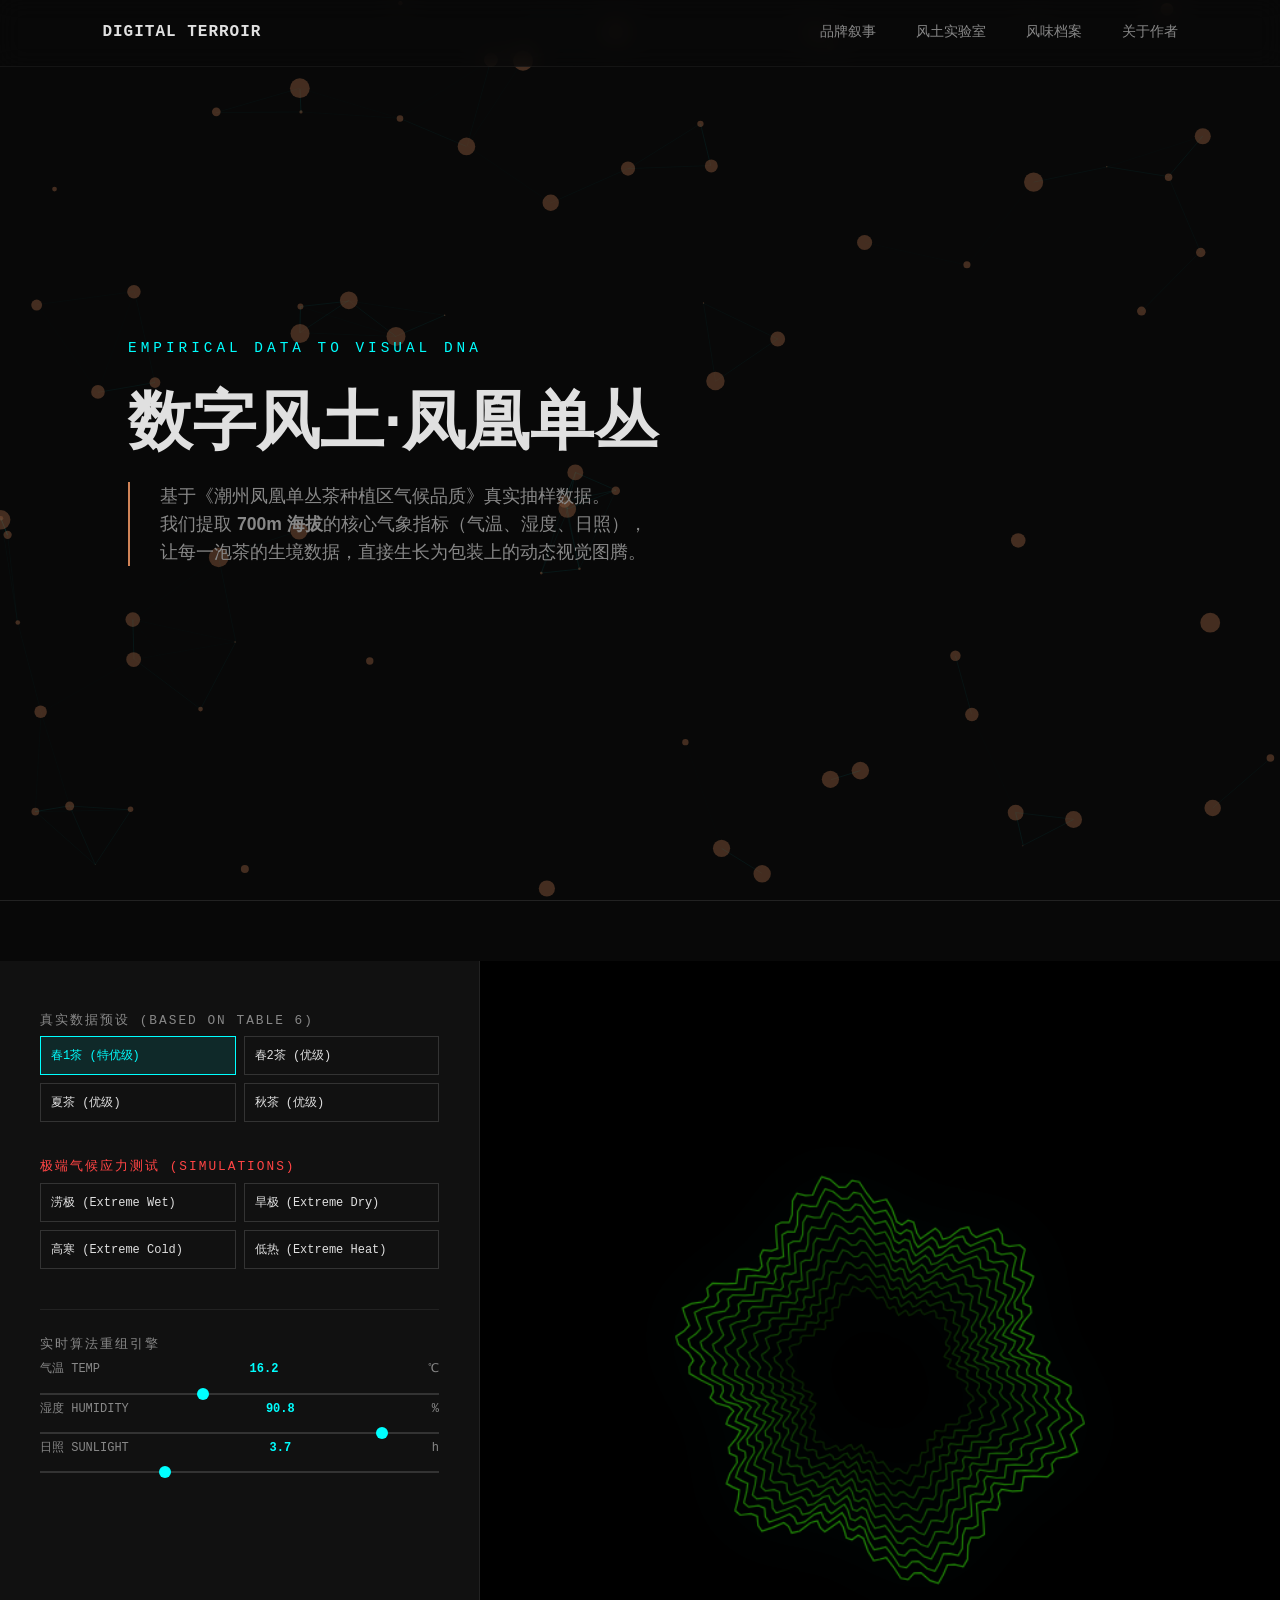
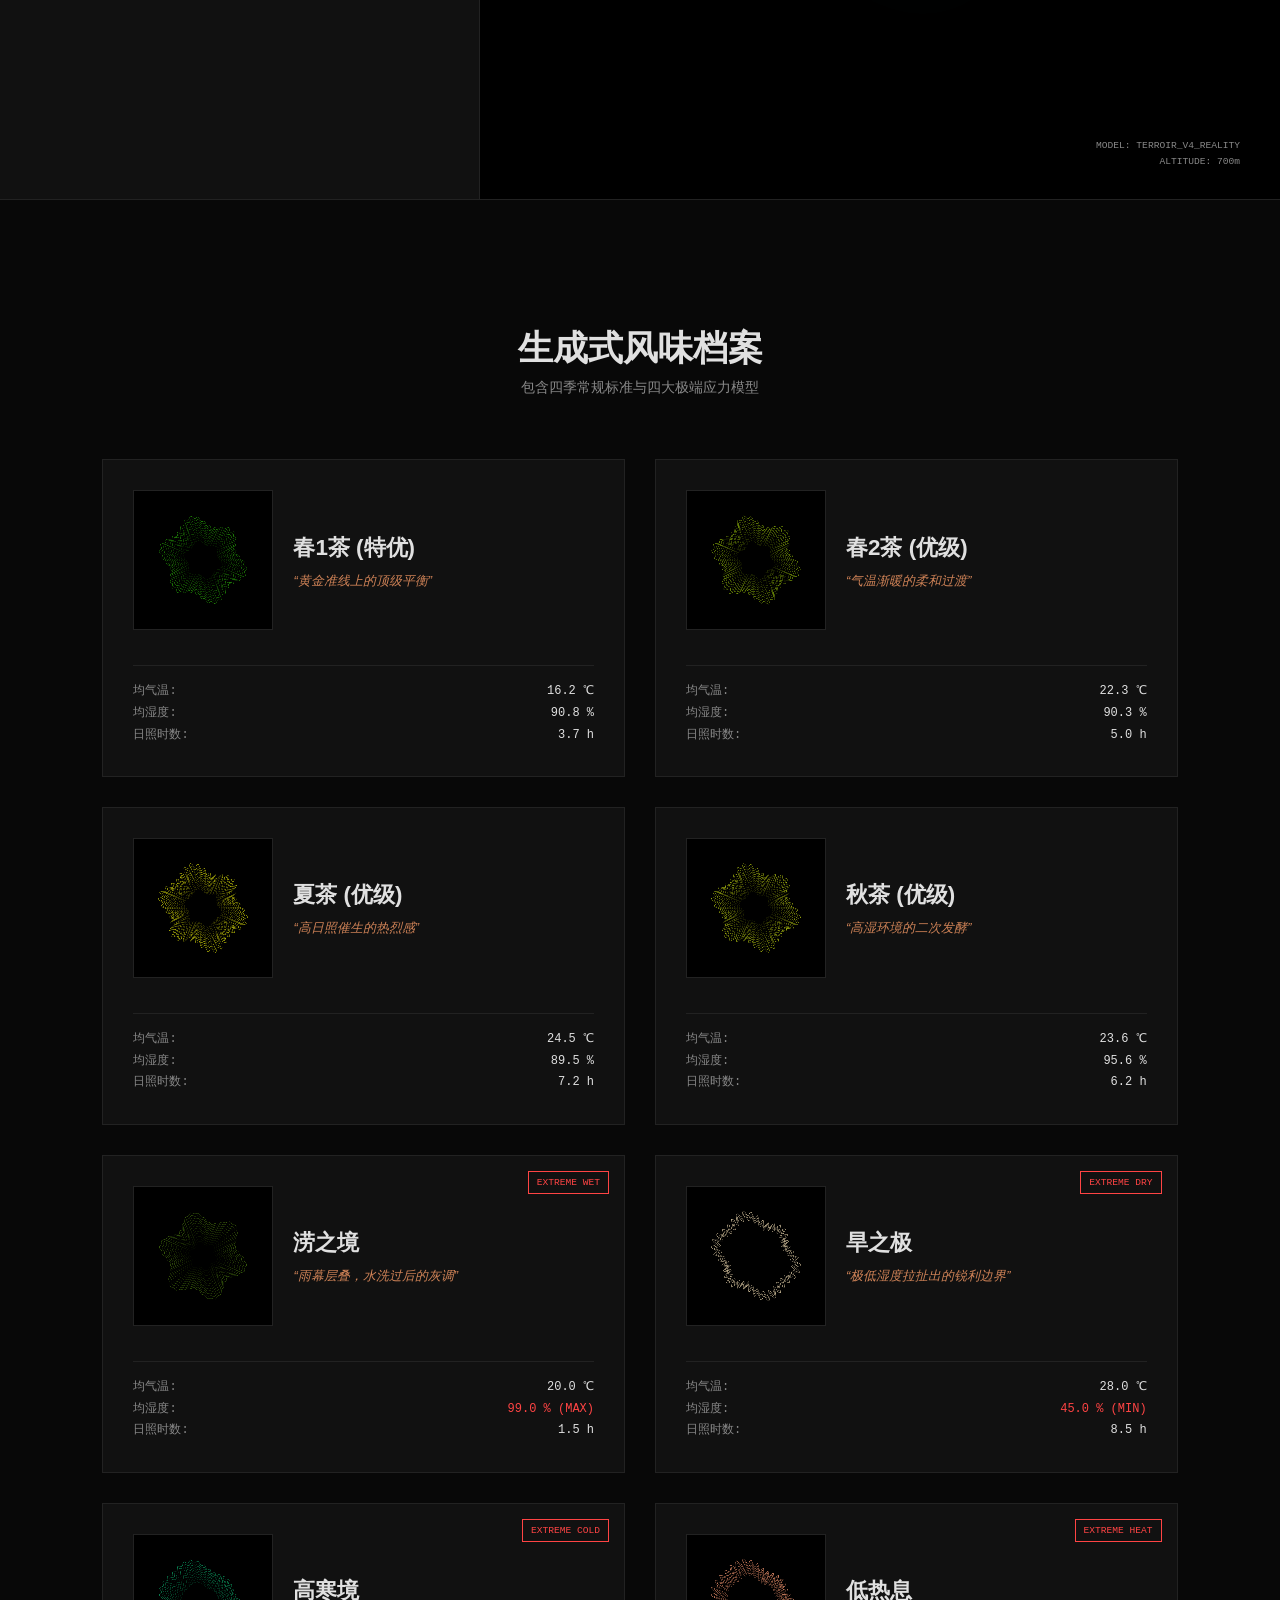
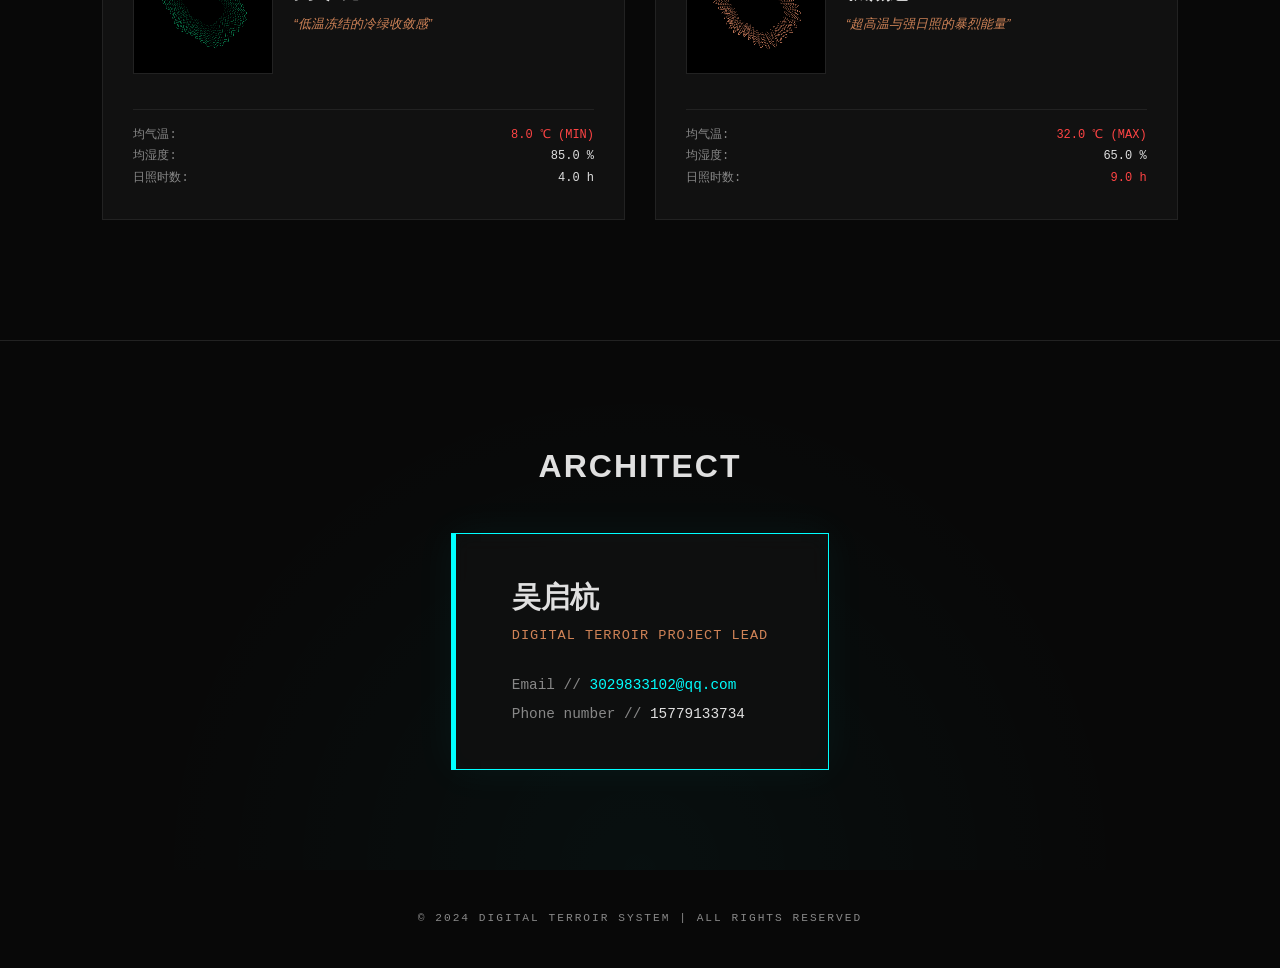
==== index.html @ c9150f8c "Add files via upload" ====
<!DOCTYPE html>
<html lang="zh-CN">
<head>
    <meta charset="UTF-8">
    <meta name="viewport" content="width=device-width, initial-scale=1.0">
    <title>凤凰单丛 700m | 数字风土生成式体验站</title>
    <style>
        :root {
            --bg: #080808;
            --panel: #111111;
            --accent: #00FFFF;
            --tea-gold: #D08357; 
            --text-main: #E0E0E0;
            --text-dim: #888888;
            --danger: #FF4444;
            --font-mono: 'JetBrains Mono', 'SFMono-Regular', monospace;
        }

        * { margin: 0; padding: 0; box-sizing: border-box; }
        
        /* 启用平滑滚动 */
        html { scroll-behavior: smooth; }
        
        body { 
            background-color: var(--bg); color: var(--text-main); 
            font-family: 'Inter', -apple-system, sans-serif; line-height: 1.6;
        }

        /* 顶部悬浮导航 */
        nav {
            position: fixed; top: 0; width: 100%; padding: 20px 8%;
            display: flex; justify-content: space-between; align-items: center;
            background: rgba(8, 8, 8, 0.75); backdrop-filter: blur(12px); -webkit-backdrop-filter: blur(12px);
            z-index: 1000; border-bottom: 1px solid rgba(255, 255, 255, 0.05);
        }
        .nav-brand { font-family: var(--font-mono); font-weight: bold; color: var(--text-main); font-size: 1rem; letter-spacing: 1px; }
        .nav-links { display: flex; gap: 40px; }
        .nav-links a { color: var(--text-dim); text-decoration: none; font-size: 0.85rem; font-family: var(--font-mono); transition: 0.3s; }
        .nav-links a:hover { color: var(--accent); }

        /* 顶部叙事 (含动态背景) */
        header {
            position: relative; height: 100vh; display: flex; flex-direction: column; justify-content: center;
            padding: 0 10%; overflow: hidden;
        }
        #climate-bg { position: absolute; top: 0; left: 0; width: 100%; height: 100%; z-index: 0; opacity: 0.6; }
        .header-content { position: relative; z-index: 1; pointer-events: none; }
        .brand-subtitle { font-family: var(--font-mono); color: var(--accent); letter-spacing: 4px; font-size: 0.9rem; }
        .brand-title { font-size: 4rem; font-weight: 900; margin: 10px 0; }
        .hero-copy { max-width: 700px; color: var(--text-dim); font-size: 1.1rem; border-left: 2px solid var(--tea-gold); padding-left: 30px; }

        /* 实验室模块 */
        #lab {
            display: grid; grid-template-columns: 480px 1fr;
            height: 100vh; border-top: 1px solid #222; border-bottom: 1px solid #222;
            padding-top: 60px; /* 避开导航栏 */
        }

        .controls {
            background: var(--panel); padding: 50px 40px; display: flex; flex-direction: column; gap: 20px;
            border-right: 1px solid #222; overflow-y: auto;
        }

        .section-label { font-size: 0.8rem; font-family: var(--font-mono); color: var(--text-dim); letter-spacing: 2px; text-transform: uppercase; margin-bottom: 5px; }
        
        .preset-grid { display: grid; grid-template-columns: 1fr 1fr; gap: 8px; margin-bottom: 15px; }
        .btn-preset {
            background: transparent; border: 1px solid #333; color: var(--text-main);
            padding: 10px; font-family: var(--font-mono); font-size: 0.75rem;
            cursor: pointer; transition: 0.3s; text-align: left;
        }
        .btn-preset:hover { border-color: var(--accent); color: var(--accent); }
        .btn-preset.active { background: rgba(0, 255, 255, 0.1); color: var(--accent); border-color: var(--accent); }
        .btn-preset.extreme:hover { border-color: var(--danger); color: var(--danger); }
        .btn-preset.extreme.active { background: rgba(255, 68, 68, 0.1); color: var(--danger); border-color: var(--danger); }

        .slider-group { display: flex; flex-direction: column; gap: 8px; margin-bottom: 5px; }
        .slider-group label { display: flex; justify-content: space-between; font-size: 0.75rem; font-family: var(--font-mono); color: var(--text-dim); }
        .slider-group span { color: var(--accent); font-weight: bold; }
        input[type=range] { -webkit-appearance: none; background: #333; height: 2px; outline: none; margin-top: 5px; }
        input[type=range]::-webkit-slider-thumb { -webkit-appearance: none; width: 12px; height: 12px; background: var(--accent); cursor: pointer; border-radius: 50%; }

        .viewport { display: flex; align-items: center; justify-content: center; position: relative; background: #000; }
        #lab-canvas { width: 80%; height: 80%; object-fit: contain; filter: drop-shadow(0 0 30px rgba(0,255,255,0.1)); }

        /* 商品陈列区 */
        #collection { padding: 120px 8%; }
        .collection-header { margin-bottom: 60px; text-align: center; }
        
        .tea-grid { display: grid; grid-template-columns: repeat(auto-fill, minmax(380px, 1fr)); gap: 30px; }
        .tea-card {
            background: #111; border: 1px solid #222; padding: 30px;
            display: flex; flex-direction: column; transition: 0.4s; position: relative;
        }
        .tea-card:hover { border-color: var(--tea-gold); transform: translateY(-5px); }
        .card-visual { display: flex; gap: 20px; align-items: center; margin-bottom: 20px; }
        .tea-card canvas { width: 140px; height: 140px; background: #000; border: 1px solid #222; }
        
        .tea-info h3 { font-size: 1.4rem; margin-bottom: 5px; }
        .slogan { color: var(--tea-gold); font-size: 0.8rem; font-style: italic; }
        .data-meta { font-family: var(--font-mono); font-size: 0.75rem; color: var(--text-dim); list-style: none; line-height: 1.8; margin-top: 15px; border-top: 1px solid #222; padding-top: 15px; }
        .data-meta span { color: var(--text-main); float: right; }
        
        .tag-extreme { position: absolute; top: 15px; right: 15px; font-size: 0.6rem; padding: 3px 8px; border: 1px solid var(--danger); color: var(--danger); font-family: var(--font-mono); }

        /* 作者信息区 */
        #author {
            padding: 100px 10%; background: radial-gradient(circle at 50% 100%, rgba(0, 255, 255, 0.03) 0%, transparent 60%);
            display: flex; flex-direction: column; align-items: center; justify-content: center;
            border-top: 1px solid #222;
        }
        
        .author-card {
            background: rgba(17, 17, 17, 0.8); backdrop-filter: blur(10px);
            border: 1px solid var(--accent); padding: 40px 60px;
            box-shadow: 0 0 40px rgba(0, 255, 255, 0.05), inset 0 0 20px rgba(0, 255, 255, 0.02);
            position: relative; overflow: hidden; transition: 0.4s ease;
        }
        .author-card:hover {
            box-shadow: 0 0 60px rgba(0, 255, 255, 0.1), inset 0 0 30px rgba(0, 255, 255, 0.05);
            transform: translateY(-5px);
        }
        .author-card::before {
            content: ''; position: absolute; top: 0; left: 0; width: 4px; height: 100%; background: var(--accent);
        }
        
        .author-name { font-size: 1.8rem; font-weight: bold; margin-bottom: 5px; color: var(--text-main); }
        .author-title { font-family: var(--font-mono); color: var(--tea-gold); font-size: 0.85rem; margin-bottom: 25px; letter-spacing: 1px; }
        .author-contact { font-family: var(--font-mono); color: var(--text-dim); font-size: 0.9rem; line-height: 2; }
        .author-contact a { color: var(--accent); text-decoration: none; transition: 0.3s; }
        .author-contact a:hover { text-shadow: 0 0 8px var(--accent); }

        footer { padding: 40px; text-align: center; color: var(--text-dim); font-family: var(--font-mono); font-size: 0.7rem; letter-spacing: 2px; }

    </style>
</head>
<body>

    <!-- 导航栏 -->
    <nav>
        <div class="nav-brand">DIGITAL TERROIR</div>
        <div class="nav-links">
            <a href="#hero">品牌叙事</a>
            <a href="#lab">风土实验室</a>
            <a href="#collection">风味档案</a>
            <a href="#author">关于作者</a>
        </div>
    </nav>

    <!-- 叙事区 & 动态气候背景 -->
    <header id="hero">
        <canvas id="climate-bg"></canvas>
        <div class="header-content">
            <span class="brand-subtitle">EMPIRICAL DATA TO VISUAL DNA</span>
            <h1 class="brand-title">数字风土·凤凰单丛</h1>
            <div class="hero-copy">
                基于《潮州凤凰单丛茶种植区气候品质》真实抽样数据。<br>
                我们提取 <strong>700m 海拔</strong>的核心气象指标（气温、湿度、日照），<br>
                让每一泡茶的生境数据，直接生长为包装上的动态视觉图腾。
            </div>
        </div>
    </header>

    <!-- 实验室 -->
    <section id="lab">
        <aside class="controls">
            <div>
                <div class="section-label">真实数据预设 (Based on Table 6)</div>
                <div class="preset-grid">
                    <button class="btn-preset active" onclick="setPreset(16.2, 90.8, 3.7, this)">春1茶 (特优级)</button>
                    <button class="btn-preset" onclick="setPreset(22.3, 90.3, 5.0, this)">春2茶 (优级)</button>
                    <button class="btn-preset" onclick="setPreset(24.5, 89.5, 7.2, this)">夏茶 (优级)</button>
                    <button class="btn-preset" onclick="setPreset(23.6, 95.6, 6.2, this)">秋茶 (优级)</button>
                </div>
            </div>

            <div>
                <div class="section-label" style="color: var(--danger);">极端气候应力测试 (Simulations)</div>
                <div class="preset-grid">
                    <button class="btn-preset extreme" onclick="setPreset(20.0, 99.0, 1.5, this)">涝极 (Extreme Wet)</button>
                    <button class="btn-preset extreme" onclick="setPreset(28.0, 45.0, 8.5, this)">旱极 (Extreme Dry)</button>
                    <button class="btn-preset extreme" onclick="setPreset(8.0, 85.0, 4.0, this)">高寒 (Extreme Cold)</button>
                    <button class="btn-preset extreme" onclick="setPreset(32.0, 65.0, 9.0, this)">低热 (Extreme Heat)</button>
                </div>
            </div>

            <div style="height: 1px; background: #222; margin: 5px 0;"></div>

            <div>
                <div class="section-label">实时算法重组引擎</div>
                <div class="slider-group">
                    <label>气温 TEMP <span id="val-t">16.2</span>℃</label>
                    <input type="range" id="input-t" min="0" max="40" step="0.1" value="16.2">
                </div>
                <div class="slider-group">
                    <label>湿度 HUMIDITY <span id="val-h">90.8</span>%</label>
                    <input type="range" id="input-h" min="30" max="100" step="0.1" value="90.8">
                </div>
                <div class="slider-group">
                    <label>日照 SUNLIGHT <span id="val-s">3.7</span>h</label>
                    <input type="range" id="input-s" min="0" max="12" step="0.1" value="3.7">
                </div>
            </div>
        </aside>

        <div class="viewport">
            <canvas id="lab-canvas"></canvas>
            <div style="position:absolute; bottom:30px; right:40px; font-family:var(--font-mono); font-size:0.6rem; color:var(--text-dim); text-align: right;">
                MODEL: TERROIR_V4_REALITY<br>
                ALTITUDE: 700m
            </div>
        </div>
    </section>

    <!-- 商品陈列 -->
    <section id="collection">
        <div class="collection-header">
            <h2 style="font-size: 2.2rem;">生成式风味档案</h2>
            <p style="color: var(--text-dim); font-size: 0.9rem;">包含四季常规标准与四大极端应力模型</p>
        </div>

        <div class="tea-grid">
            <div class="tea-card" data-t="16.2" data-h="90.8" data-s="3.7">
                <div class="card-visual"><canvas></canvas><div class="tea-info"><h3>春1茶 (特优)</h3><p class="slogan">“黄金准线上的顶级平衡”</p></div></div>
                <ul class="data-meta"><li>均气温: <span>16.2 ℃</span></li><li>均湿度: <span>90.8 %</span></li><li>日照时数: <span>3.7 h</span></li></ul>
            </div>
            <div class="tea-card" data-t="22.3" data-h="90.3" data-s="5.0">
                <div class="card-visual"><canvas></canvas><div class="tea-info"><h3>春2茶 (优级)</h3><p class="slogan">“气温渐暖的柔和过渡”</p></div></div>
                <ul class="data-meta"><li>均气温: <span>22.3 ℃</span></li><li>均湿度: <span>90.3 %</span></li><li>日照时数: <span>5.0 h</span></li></ul>
            </div>
            <div class="tea-card" data-t="24.5" data-h="89.5" data-s="7.2">
                <div class="card-visual"><canvas></canvas><div class="tea-info"><h3>夏茶 (优级)</h3><p class="slogan">“高日照催生的热烈感”</p></div></div>
                <ul class="data-meta"><li>均气温: <span>24.5 ℃</span></li><li>均湿度: <span>89.5 %</span></li><li>日照时数: <span>7.2 h</span></li></ul>
            </div>
            <div class="tea-card" data-t="23.6" data-h="95.6" data-s="6.2">
                <div class="card-visual"><canvas></canvas><div class="tea-info"><h3>秋茶 (优级)</h3><p class="slogan">“高湿环境的二次发酵”</p></div></div>
                <ul class="data-meta"><li>均气温: <span>23.6 ℃</span></li><li>均湿度: <span>95.6 %</span></li><li>日照时数: <span>6.2 h</span></li></ul>
            </div>

            <!-- 极端 4 季 -->
            <div class="tea-card" data-t="20.0" data-h="99.0" data-s="1.5">
                <div class="tag-extreme">EXTREME WET</div>
                <div class="card-visual"><canvas></canvas><div class="tea-info"><h3>涝之境</h3><p class="slogan">“雨幕层叠，水洗过后的灰调”</p></div></div>
                <ul class="data-meta"><li>均气温: <span>20.0 ℃</span></li><li>均湿度: <span style="color:var(--danger)">99.0 % (MAX)</span></li><li>日照时数: <span>1.5 h</span></li></ul>
            </div>
            <div class="tea-card" data-t="28.0" data-h="45.0" data-s="8.5">
                <div class="tag-extreme">EXTREME DRY</div>
                <div class="card-visual"><canvas></canvas><div class="tea-info"><h3>旱之极</h3><p class="slogan">“极低湿度拉扯出的锐利边界”</p></div></div>
                <ul class="data-meta"><li>均气温: <span>28.0 ℃</span></li><li>均湿度: <span style="color:var(--danger)">45.0 % (MIN)</span></li><li>日照时数: <span>8.5 h</span></li></ul>
            </div>
            <div class="tea-card" data-t="8.0" data-h="85.0" data-s="4.0">
                <div class="tag-extreme">EXTREME COLD</div>
                <div class="card-visual"><canvas></canvas><div class="tea-info"><h3>高寒境</h3><p class="slogan">“低温冻结的冷绿收敛感”</p></div></div>
                <ul class="data-meta"><li>均气温: <span style="color:var(--danger)">8.0 ℃ (MIN)</span></li><li>均湿度: <span>85.0 %</span></li><li>日照时数: <span>4.0 h</span></li></ul>
            </div>
            <div class="tea-card" data-t="32.0" data-h="65.0" data-s="9.0">
                <div class="tag-extreme">EXTREME HEAT</div>
                <div class="card-visual"><canvas></canvas><div class="tea-info"><h3>低热息</h3><p class="slogan">“超高温与强日照的暴烈能量”</p></div></div>
                <ul class="data-meta"><li>均气温: <span style="color:var(--danger)">32.0 ℃ (MAX)</span></li><li>均湿度: <span>65.0 %</span></li><li>日照时数: <span style="color:var(--danger)">9.0 h</span></li></ul>
            </div>
        </div>
    </section>

    <!-- 作者信息区 -->
    <section id="author">
        <h2 style="font-size: 2rem; margin-bottom: 40px; text-transform: uppercase; letter-spacing: 2px;">Architect</h2>
        <div class="author-card">
            <div class="author-name">吴启杭</div>
            <div class="author-title">DIGITAL TERROIR PROJECT LEAD</div>
            <div class="author-contact">
                <div>Email // <a href="mailto:3029833102@qq.com">3029833102@qq.com</a></div>
                <div>Phone number // <span style="color: var(--text-main);">15779133734</span></div>
            </div>
        </div>
    </section>

    <footer>
        <p>&copy; 2024 DIGITAL TERROIR SYSTEM | ALL RIGHTS RESERVED</p>
    </footer>

    <script>
        // --- 1. 顶部动态气候背景引擎 (新增) ---
        const bgCanvas = document.getElementById('climate-bg');
        const bgCtx = bgCanvas.getContext('2d');
        let particles = [];

        function initBgCanvas() {
            bgCanvas.width = window.innerWidth;
            bgCanvas.height = window.innerHeight;
            particles = [];
            for (let i = 0; i < 80; i++) {
                particles.push({
                    x: Math.random() * bgCanvas.width,
                    y: Math.random() * bgCanvas.height,
                    vx: (Math.random() - 0.5) * 1.5,
                    vy: (Math.random() - 0.5) * 1.5,
                    size: Math.random() * 10
                });
            }
        }

        function animateBg() {
            bgCtx.clearRect(0, 0, bgCanvas.width, bgCanvas.height);
            bgCtx.strokeStyle = 'rgba(0, 255, 255, 0.15)';
            bgCtx.fillStyle = 'rgba(208, 131, 87, 0.5)';
            
            for (let i = 0; i < particles.length; i++) {
                let p = particles[i];
                p.x += p.vx; p.y += p.vy;
                
                if (p.x < 0 || p.x > bgCanvas.width) p.vx *= -1;
                if (p.y < 0 || p.y > bgCanvas.height) p.vy *= -1;
                
                bgCtx.beginPath();
                bgCtx.arc(p.x, p.y, p.size, 0, Math.PI * 2);
                bgCtx.fill();
                
                // 连线逻辑，模拟数据网格
                for (let j = i + 1; j < particles.length; j++) {
                    let p2 = particles[j];
                    let dist = Math.sqrt((p.x - p2.x)**2 + (p.y - p2.y)**2);
                    if (dist < 120) {
                        bgCtx.globalAlpha = 1 - (dist / 120);
                        bgCtx.beginPath();
                        bgCtx.moveTo(p.x, p.y);
                        bgCtx.lineTo(p2.x, p2.y);
                        bgCtx.stroke();
                        bgCtx.globalAlpha = 1;
                    }
                }
            }
            requestAnimationFrame(animateBg);
        }
        
        window.addEventListener('resize', initBgCanvas);
        initBgCanvas();
        animateBg();

        // --- 2. 核心算法与产品绘制逻辑 (保持不变) ---
        function terroirToRGB(T, H, S) {
            let hue = Math.max(0, Math.min(1, 0.4 - ((T - 10) / 25) * 0.4)); 
            const sCurve = Math.exp(-Math.pow(H - 90, 2) / (2 * Math.pow(20, 2)));
            const sat = 0.2 + 0.75 * sCurve; 
            const val = Math.max(0.3, Math.min(0.95, 0.3 + (S / 10) * 0.6));
            return hsvToRgb(hue, sat, val);
        }

        function hsvToRgb(h, s, v) {
            let r, g, b, i = Math.floor(h * 6), f = h * 6 - i, p = v * (1 - s), q = v * (1 - f * s), t = v * (1 - (1 - f) * s);
            switch (i % 6) { case 0: r=v, g=t, b=p; break; case 1: r=q, g=v, b=p; break; case 2: r=p, g=v, b=t; break; case 3: r=p, g=q, b=v; break; case 4: r=t, g=p, b=v; break; case 5: r=v, g=p, b=q; break; }
            return "#" + ((1<<24) + (Math.round(r*255)<<16) + (Math.round(g*255)<<8) + Math.round(b*255)).toString(16).slice(1).toUpperCase();
        }

        function draw(canvas, T, H, S) {
            const ctx = canvas.getContext('2d');
            const size = canvas.width = canvas.height = canvas.parentElement.offsetWidth > 200 ? 500 : 250;
            const cx = size / 2, cy = size / 2, color = terroirToRGB(T, H, S);
            const numLayers = Math.max(2, Math.min(15, Math.round((H - 30) / 6))); 
            const sharpness = 0.05 + (S / 12) * 0.4; 
            const stress = Math.abs(T - 20) / 20, harmony = Math.max(0.1, 1.0 - stress);

            ctx.clearRect(0, 0, size, size);
            ctx.strokeStyle = color; ctx.lineWidth = 1.2; ctx.globalCompositeOperation = 'screen';

            for (let l = 0; l < numLayers; l++) {
                const layerScale = 1.0 - (l * 0.06);
                ctx.globalAlpha = 1.0 - (l * 0.08);
                ctx.beginPath();
                for (let i = 0; i <= 360; i += 2) {
                    const angle = i * Math.PI / 180;
                    const r = (size * 0.28) + (Math.sin(angle * 6) * 20 * harmony) + (Math.sin(angle * 40) * 30 * sharpness) + (Math.sin(angle * 2) * 40 * stress);
                    const x = cx + Math.cos(angle) * r * layerScale, y = cy + Math.sin(angle) * r * layerScale;
                    if (i === 0) ctx.moveTo(x, y); else ctx.lineTo(x, y);
                }
                ctx.closePath(); ctx.stroke();
            }
        }

        const labCanvas = document.getElementById('lab-canvas');
        function updateLab() {
            const T = parseFloat(document.getElementById('input-t').value), H = parseFloat(document.getElementById('input-h').value), S = parseFloat(document.getElementById('input-s').value);
            document.getElementById('val-t').innerText = T.toFixed(1); document.getElementById('val-h').innerText = H.toFixed(1); document.getElementById('val-s').innerText = S.toFixed(1);
            draw(labCanvas, T, H, S);
        }

        function setPreset(t, h, s, btn) {
            document.getElementById('input-t').value = t; document.getElementById('input-h').value = h; document.getElementById('input-s').value = s;
            document.querySelectorAll('.btn-preset').forEach(b => b.classList.remove('active'));
            if(btn) btn.classList.add('active'); updateLab();
        }

        document.querySelectorAll('input').forEach(i => i.addEventListener('input', () => {
            updateLab(); document.querySelectorAll('.btn-preset').forEach(b => b.classList.remove('active'));
        }));

        window.onload = () => {
            updateLab();
            document.querySelectorAll('.tea-card').forEach(card => draw(card.querySelector('canvas'), parseFloat(card.dataset.t), parseFloat(card.dataset.h), parseFloat(card.dataset.s)));
        };
    </script>
</body>
</html>
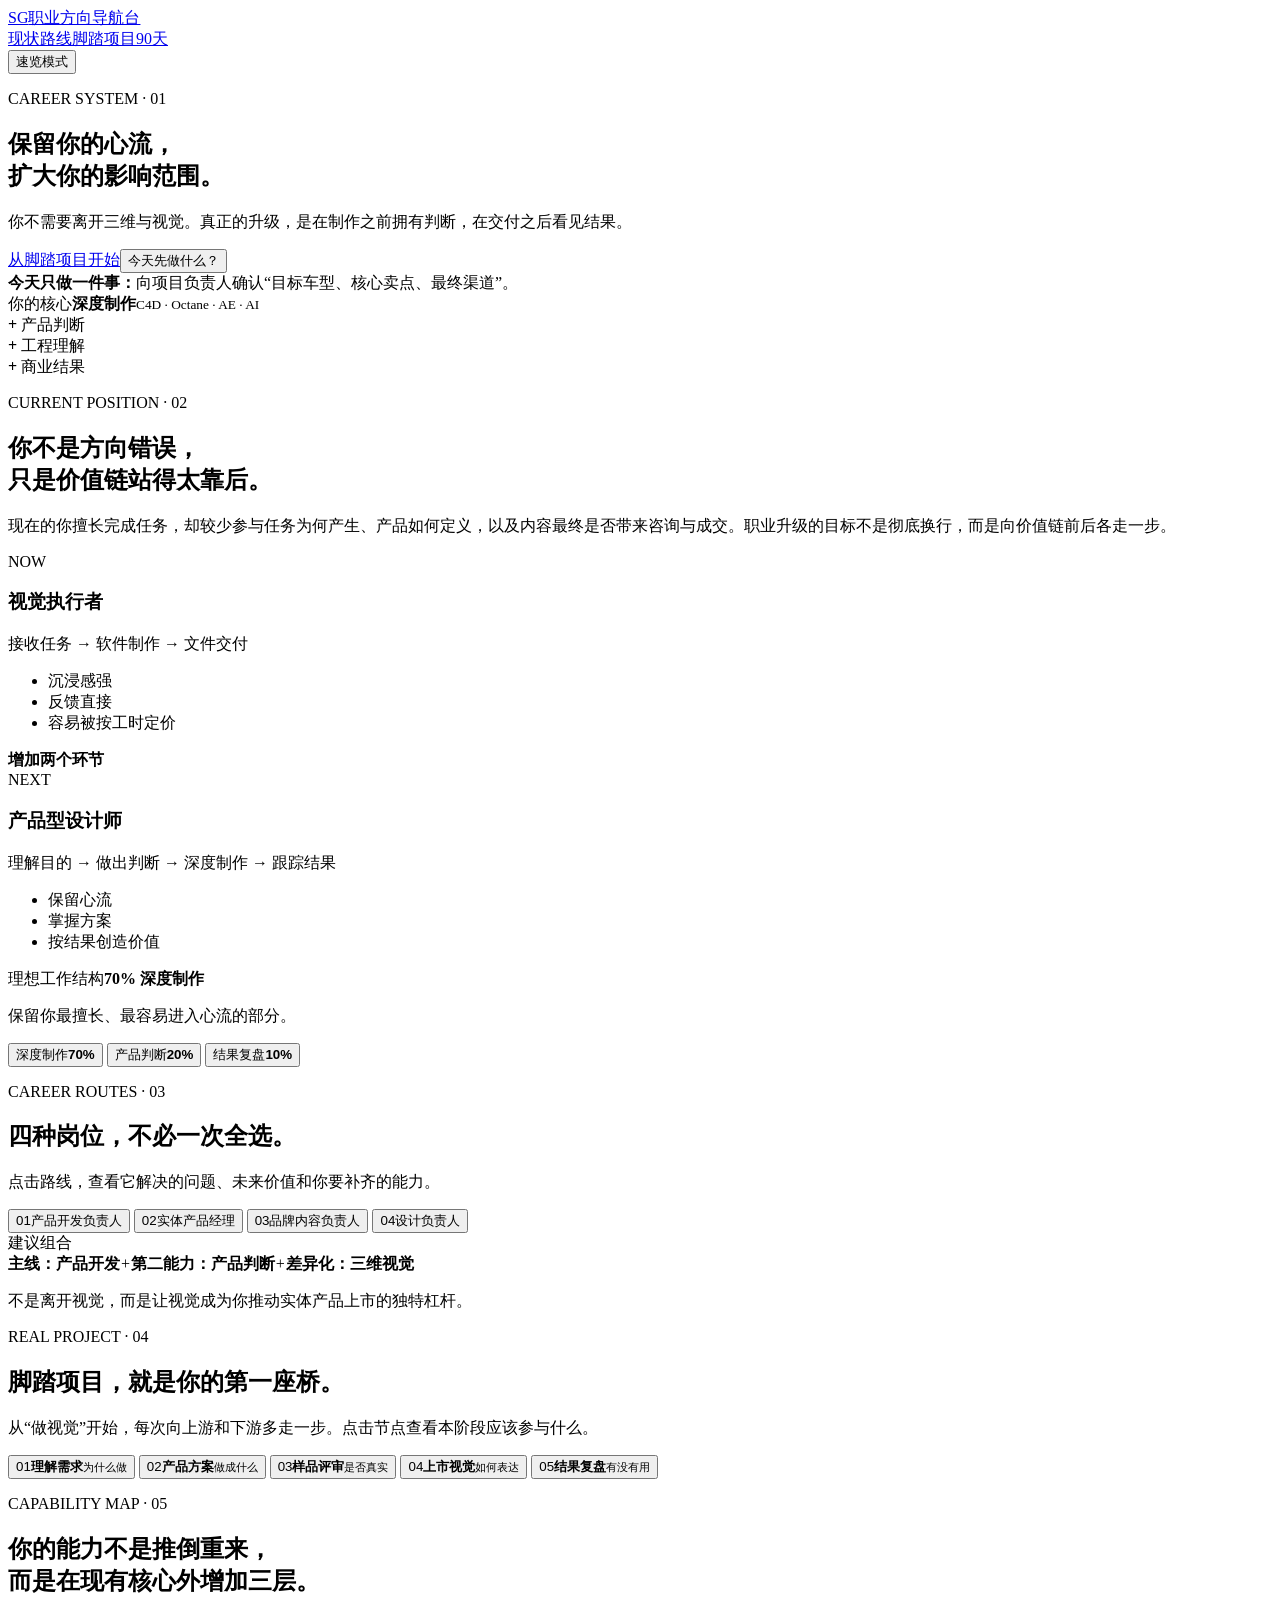
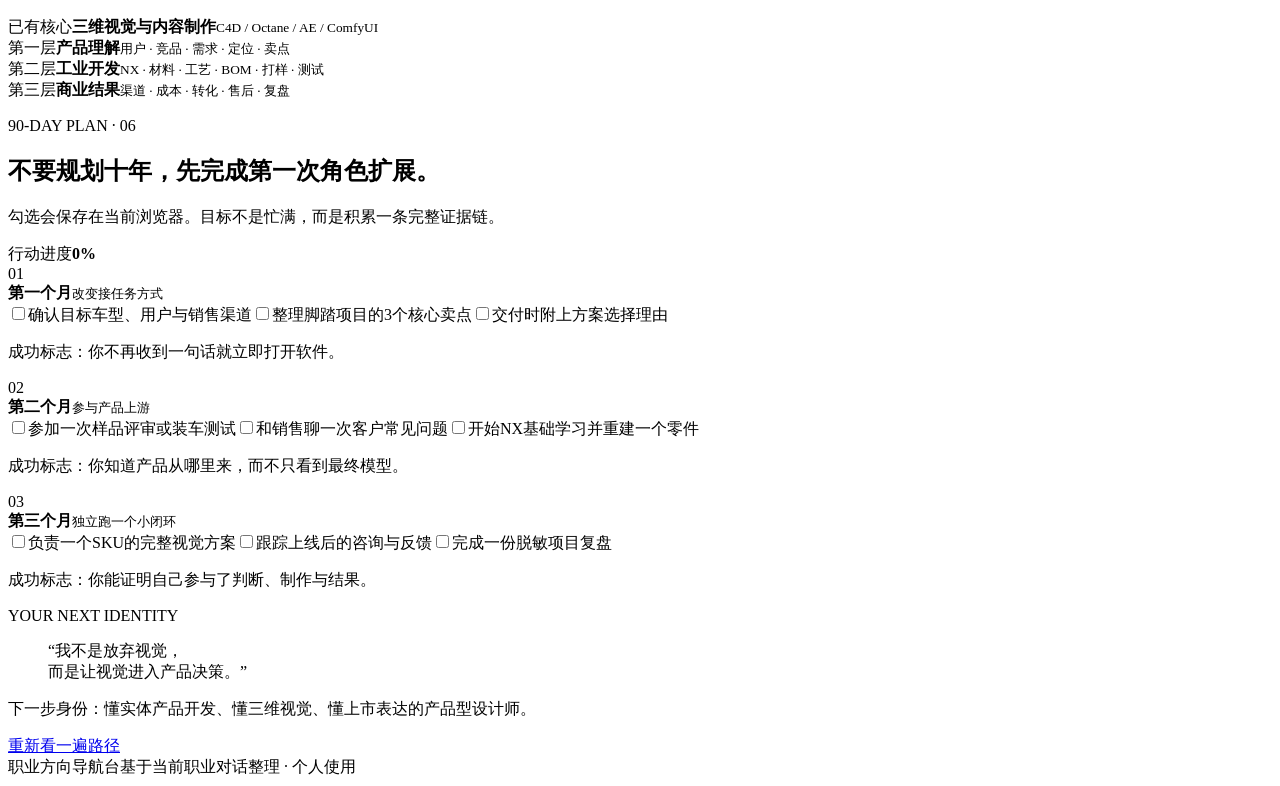
==== commit bcaf5465: "Set career navigation as personal homepage" ====
--- a/index.html
+++ b/index.html
@@ -1,402 +1,107 @@
-<!DOCTYPE html>
-<html lang="zh-CN">
-<head>
-    <meta charset="UTF-8">
-    <meta name="viewport" content="width=device-width, initial-scale=1.0">
-    <title>凤凰单丛 700m | 数字风土生成式体验站</title>
-    <style>
-        :root {
-            --bg: #080808;
-            --panel: #111111;
-            --accent: #00FFFF;
-            --tea-gold: #D08357; 
-            --text-main: #E0E0E0;
-            --text-dim: #888888;
-            --danger: #FF4444;
-            --font-mono: 'JetBrains Mono', 'SFMono-Regular', monospace;
-        }
+<!doctype html>
+<html lang="zh-CN">
+<head>
+  <meta charset="utf-8" />
+  <meta name="viewport" content="width=device-width, initial-scale=1" />
+  <meta name="description" content="面向摩托车产品视觉设计师的职业方向导航台：保留心流，逐步获得产品判断与结果责任。" />
+  <title>职业方向导航台</title>
+  <link rel="stylesheet" href="styles.css" />
+</head>
+<body>
+  <div class="noise" aria-hidden="true"></div>
+  <header class="topbar">
+    <a class="brand" href="#top" aria-label="返回顶部"><span class="brand-mark">SG</span><span>职业方向导航台</span></a>
+    <nav aria-label="页面导航"><a href="#position">现状</a><a href="#routes">路线</a><a href="#project">脚踏项目</a><a href="#plan">90天</a></nav>
+    <button id="depthToggle" class="toggle" type="button" aria-pressed="false"><span class="toggle-dot"></span><span id="depthLabel">速览模式</span></button>
+  </header>
+
+  <main id="top">
+    <section class="hero section-shell">
+      <div class="hero-copy reveal">
+        <p class="eyebrow">CAREER SYSTEM · 01</p>
+        <h1>保留你的<span>心流</span>，<br />扩大你的<span>影响范围</span>。</h1>
+        <p class="hero-lead">你不需要离开三维与视觉。真正的升级，是在制作之前拥有判断，在交付之后看见结果。</p>
+        <div class="hero-actions"><a class="primary-btn" href="#project">从脚踏项目开始</a><button class="ghost-btn" id="showFocus" type="button">今天先做什么？</button></div>
+        <div class="focus-callout" id="focusCallout" role="status" aria-live="polite"><strong>今天只做一件事：</strong>向项目负责人确认“目标车型、核心卖点、最终渠道”。</div>
+      </div>
+      <div class="hero-visual reveal" aria-label="从视觉执行到产品负责人的成长轨道示意">
+        <div class="orbit orbit-a"></div><div class="orbit orbit-b"></div>
+        <div class="core"><span>你的核心</span><strong>深度制作</strong><small>C4D · Octane · AE · AI</small></div>
+        <div class="satellite sat-a"><b>+</b> 产品判断</div><div class="satellite sat-b"><b>+</b> 工程理解</div><div class="satellite sat-c"><b>+</b> 商业结果</div>
+      </div>
+    </section>
+
+    <section id="position" class="section-shell block-section">
+      <div class="section-heading reveal"><p class="eyebrow">CURRENT POSITION · 02</p><h2>你不是方向错误，<br />只是价值链站得太靠后。</h2><p class="deep-copy">现在的你擅长完成任务，却较少参与任务为何产生、产品如何定义，以及内容最终是否带来咨询与成交。职业升级的目标不是彻底换行，而是向价值链前后各走一步。</p></div>
+      <div class="position-grid">
+        <article class="status-card current reveal"><div class="status-index">NOW</div><h3>视觉执行者</h3><p>接收任务 → 软件制作 → 文件交付</p><ul><li>沉浸感强</li><li>反馈直接</li><li>容易被按工时定价</li></ul></article>
+        <div class="bridge reveal" aria-hidden="true"><span></span><b>增加两个环节</b><span></span></div>
+        <article class="status-card target reveal"><div class="status-index">NEXT</div><h3>产品型设计师</h3><p>理解目的 → 做出判断 → 深度制作 → 跟踪结果</p><ul><li>保留心流</li><li>掌握方案</li><li>按结果创造价值</li></ul></article>
+      </div>
+      <div class="work-ratio reveal">
+        <div class="ratio-copy"><span>理想工作结构</span><strong id="ratioHeadline">70% 深度制作</strong><p id="ratioText">保留你最擅长、最容易进入心流的部分。</p></div>
+        <div class="ratio-bars" role="img" aria-label="建议工作结构：70%深度制作，20%产品判断，10%客户与结果">
+          <button class="ratio active" style="--w:70%" data-title="70% 深度制作" data-text="保留你最擅长、最容易进入心流的部分。"><span>深度制作</span><b>70%</b></button>
+          <button class="ratio" style="--w:20%" data-title="20% 产品判断" data-text="在打开软件前，先理解用户、卖点、渠道和约束。"><span>产品判断</span><b>20%</b></button>
+          <button class="ratio" style="--w:10%" data-title="10% 客户与结果" data-text="在交付后追踪采用、咨询、成交和用户反馈。"><span>结果复盘</span><b>10%</b></button>
+        </div>
+      </div>
+    </section>
+
+    <section id="routes" class="section-shell block-section">
+      <div class="section-heading reveal"><p class="eyebrow">CAREER ROUTES · 03</p><h2>四种岗位，不必一次全选。</h2><p>点击路线，查看它解决的问题、未来价值和你要补齐的能力。</p></div>
+      <div class="route-layout reveal">
+        <div class="route-tabs" role="tablist" aria-label="职业路线">
+          <button class="route-tab active" role="tab" aria-selected="true" data-route="development"><span>01</span>产品开发负责人</button>
+          <button class="route-tab" role="tab" aria-selected="false" data-route="product"><span>02</span>实体产品经理</button>
+          <button class="route-tab" role="tab" aria-selected="false" data-route="brand"><span>03</span>品牌内容负责人</button>
+          <button class="route-tab" role="tab" aria-selected="false" data-route="design"><span>04</span>设计负责人</button>
+        </div>
+        <article class="route-panel" id="routePanel" aria-live="polite"></article>
+      </div>
+      <div class="route-verdict reveal"><span>建议组合</span><div class="verdict-flow"><b>主线：产品开发</b><i>+</i><b>第二能力：产品判断</b><i>+</i><b>差异化：三维视觉</b></div><p class="deep-copy">不是离开视觉，而是让视觉成为你推动实体产品上市的独特杠杆。</p></div>
+    </section>
+
+    <section id="project" class="project-section">
+      <div class="section-shell">
+        <div class="section-heading light reveal"><p class="eyebrow">REAL PROJECT · 04</p><h2>脚踏项目，就是你的第一座桥。</h2><p>从“做视觉”开始，每次向上游和下游多走一步。点击节点查看本阶段应该参与什么。</p></div>
+        <div class="project-console reveal">
+          <div class="project-rail" role="tablist" aria-label="脚踏项目成长路径">
+            <button class="project-step active" data-step="0"><span>01</span><b>理解需求</b><small>为什么做</small></button>
+            <button class="project-step" data-step="1"><span>02</span><b>产品方案</b><small>做成什么</small></button>
+            <button class="project-step" data-step="2"><span>03</span><b>样品评审</b><small>是否真实</small></button>
+            <button class="project-step" data-step="3"><span>04</span><b>上市视觉</b><small>如何表达</small></button>
+            <button class="project-step" data-step="4"><span>05</span><b>结果复盘</b><small>有没有用</small></button>
+          </div>
+          <article class="project-detail" id="projectDetail" aria-live="polite"></article>
+        </div>
+      </div>
+    </section>
+
+    <section class="section-shell block-section" id="capability">
+      <div class="section-heading reveal"><p class="eyebrow">CAPABILITY MAP · 05</p><h2>你的能力不是推倒重来，<br />而是在现有核心外增加三层。</h2></div>
+      <div class="capability-map reveal">
+        <div class="cap-layer core-layer"><span>已有核心</span><b>三维视觉与内容制作</b><small>C4D / Octane / AE / ComfyUI</small></div>
+        <div class="cap-layer"><span>第一层</span><b>产品理解</b><small>用户 · 竞品 · 需求 · 定位 · 卖点</small></div>
+        <div class="cap-layer"><span>第二层</span><b>工业开发</b><small>NX · 材料 · 工艺 · BOM · 打样 · 测试</small></div>
+        <div class="cap-layer"><span>第三层</span><b>商业结果</b><small>渠道 · 成本 · 转化 · 售后 · 复盘</small></div>
+      </div>
+    </section>
+
+    <section id="plan" class="section-shell block-section plan-section">
+      <div class="section-heading reveal"><p class="eyebrow">90-DAY PLAN · 06</p><h2>不要规划十年，先完成第一次角色扩展。</h2><p>勾选会保存在当前浏览器。目标不是忙满，而是积累一条完整证据链。</p></div>
+      <div class="progress-wrap reveal"><div class="progress-copy"><span>行动进度</span><strong id="progressValue">0%</strong></div><div class="progress-track"><i id="progressBar"></i></div></div>
+      <div class="plan-grid">
+        <article class="month-card reveal"><div class="month-head"><span>01</span><div><b>第一个月</b><small>改变接任务方式</small></div></div><label><input type="checkbox" data-task="m1-1"><span>确认目标车型、用户与销售渠道</span></label><label><input type="checkbox" data-task="m1-2"><span>整理脚踏项目的3个核心卖点</span></label><label><input type="checkbox" data-task="m1-3"><span>交付时附上方案选择理由</span></label><p class="deep-copy">成功标志：你不再收到一句话就立即打开软件。</p></article>
+        <article class="month-card reveal"><div class="month-head"><span>02</span><div><b>第二个月</b><small>参与产品上游</small></div></div><label><input type="checkbox" data-task="m2-1"><span>参加一次样品评审或装车测试</span></label><label><input type="checkbox" data-task="m2-2"><span>和销售聊一次客户常见问题</span></label><label><input type="checkbox" data-task="m2-3"><span>开始NX基础学习并重建一个零件</span></label><p class="deep-copy">成功标志：你知道产品从哪里来，而不只看到最终模型。</p></article>
+        <article class="month-card reveal"><div class="month-head"><span>03</span><div><b>第三个月</b><small>独立跑一个小闭环</small></div></div><label><input type="checkbox" data-task="m3-1"><span>负责一个SKU的完整视觉方案</span></label><label><input type="checkbox" data-task="m3-2"><span>跟踪上线后的咨询与反馈</span></label><label><input type="checkbox" data-task="m3-3"><span>完成一份脱敏项目复盘</span></label><p class="deep-copy">成功标志：你能证明自己参与了判断、制作与结果。</p></article>
+      </div>
+    </section>
+
+    <section class="closing section-shell reveal"><p class="eyebrow">YOUR NEXT IDENTITY</p><blockquote>“我不是放弃视觉，<br />而是让视觉进入产品决策。”</blockquote><p>下一步身份：懂实体产品开发、懂三维视觉、懂上市表达的产品型设计师。</p><a class="primary-btn" href="#top">重新看一遍路径</a></section>
+  </main>
+  <footer><span>职业方向导航台</span><span>基于当前职业对话整理 · 个人使用</span></footer>
+  <script src="app.js"></script>
+</body>
+</html>
 
-        * { margin: 0; padding: 0; box-sizing: border-box; }
-        
-        /* 启用平滑滚动 */
-        html { scroll-behavior: smooth; }
-        
-        body { 
-            background-color: var(--bg); color: var(--text-main); 
-            font-family: 'Inter', -apple-system, sans-serif; line-height: 1.6;
-        }
-
-        /* 顶部悬浮导航 */
-        nav {
-            position: fixed; top: 0; width: 100%; padding: 20px 8%;
-            display: flex; justify-content: space-between; align-items: center;
-            background: rgba(8, 8, 8, 0.75); backdrop-filter: blur(12px); -webkit-backdrop-filter: blur(12px);
-            z-index: 1000; border-bottom: 1px solid rgba(255, 255, 255, 0.05);
-        }
-        .nav-brand { font-family: var(--font-mono); font-weight: bold; color: var(--text-main); font-size: 1rem; letter-spacing: 1px; }
-        .nav-links { display: flex; gap: 40px; }
-        .nav-links a { color: var(--text-dim); text-decoration: none; font-size: 0.85rem; font-family: var(--font-mono); transition: 0.3s; }
-        .nav-links a:hover { color: var(--accent); }
-
-        /* 顶部叙事 (含动态背景) */
-        header {
-            position: relative; height: 100vh; display: flex; flex-direction: column; justify-content: center;
-            padding: 0 10%; overflow: hidden;
-        }
-        #climate-bg { position: absolute; top: 0; left: 0; width: 100%; height: 100%; z-index: 0; opacity: 0.6; }
-        .header-content { position: relative; z-index: 1; pointer-events: none; }
-        .brand-subtitle { font-family: var(--font-mono); color: var(--accent); letter-spacing: 4px; font-size: 0.9rem; }
-        .brand-title { font-size: 4rem; font-weight: 900; margin: 10px 0; }
-        .hero-copy { max-width: 700px; color: var(--text-dim); font-size: 1.1rem; border-left: 2px solid var(--tea-gold); padding-left: 30px; }
-
-        /* 实验室模块 */
-        #lab {
-            display: grid; grid-template-columns: 480px 1fr;
-            height: 100vh; border-top: 1px solid #222; border-bottom: 1px solid #222;
-            padding-top: 60px; /* 避开导航栏 */
-        }
-
-        .controls {
-            background: var(--panel); padding: 50px 40px; display: flex; flex-direction: column; gap: 20px;
-            border-right: 1px solid #222; overflow-y: auto;
-        }
-
-        .section-label { font-size: 0.8rem; font-family: var(--font-mono); color: var(--text-dim); letter-spacing: 2px; text-transform: uppercase; margin-bottom: 5px; }
-        
-        .preset-grid { display: grid; grid-template-columns: 1fr 1fr; gap: 8px; margin-bottom: 15px; }
-        .btn-preset {
-            background: transparent; border: 1px solid #333; color: var(--text-main);
-            padding: 10px; font-family: var(--font-mono); font-size: 0.75rem;
-            cursor: pointer; transition: 0.3s; text-align: left;
-        }
-        .btn-preset:hover { border-color: var(--accent); color: var(--accent); }
-        .btn-preset.active { background: rgba(0, 255, 255, 0.1); color: var(--accent); border-color: var(--accent); }
-        .btn-preset.extreme:hover { border-color: var(--danger); color: var(--danger); }
-        .btn-preset.extreme.active { background: rgba(255, 68, 68, 0.1); color: var(--danger); border-color: var(--danger); }
-
-        .slider-group { display: flex; flex-direction: column; gap: 8px; margin-bottom: 5px; }
-        .slider-group label { display: flex; justify-content: space-between; font-size: 0.75rem; font-family: var(--font-mono); color: var(--text-dim); }
-        .slider-group span { color: var(--accent); font-weight: bold; }
-        input[type=range] { -webkit-appearance: none; background: #333; height: 2px; outline: none; margin-top: 5px; }
-        input[type=range]::-webkit-slider-thumb { -webkit-appearance: none; width: 12px; height: 12px; background: var(--accent); cursor: pointer; border-radius: 50%; }
-
-        .viewport { display: flex; align-items: center; justify-content: center; position: relative; background: #000; }
-        #lab-canvas { width: 80%; height: 80%; object-fit: contain; filter: drop-shadow(0 0 30px rgba(0,255,255,0.1)); }
-
-        /* 商品陈列区 */
-        #collection { padding: 120px 8%; }
-        .collection-header { margin-bottom: 60px; text-align: center; }
-        
-        .tea-grid { display: grid; grid-template-columns: repeat(auto-fill, minmax(380px, 1fr)); gap: 30px; }
-        .tea-card {
-            background: #111; border: 1px solid #222; padding: 30px;
-            display: flex; flex-direction: column; transition: 0.4s; position: relative;
-        }
-        .tea-card:hover { border-color: var(--tea-gold); transform: translateY(-5px); }
-        .card-visual { display: flex; gap: 20px; align-items: center; margin-bottom: 20px; }
-        .tea-card canvas { width: 140px; height: 140px; background: #000; border: 1px solid #222; }
-        
-        .tea-info h3 { font-size: 1.4rem; margin-bottom: 5px; }
-        .slogan { color: var(--tea-gold); font-size: 0.8rem; font-style: italic; }
-        .data-meta { font-family: var(--font-mono); font-size: 0.75rem; color: var(--text-dim); list-style: none; line-height: 1.8; margin-top: 15px; border-top: 1px solid #222; padding-top: 15px; }
-        .data-meta span { color: var(--text-main); float: right; }
-        
-        .tag-extreme { position: absolute; top: 15px; right: 15px; font-size: 0.6rem; padding: 3px 8px; border: 1px solid var(--danger); color: var(--danger); font-family: var(--font-mono); }
-
-        /* 作者信息区 */
-        #author {
-            padding: 100px 10%; background: radial-gradient(circle at 50% 100%, rgba(0, 255, 255, 0.03) 0%, transparent 60%);
-            display: flex; flex-direction: column; align-items: center; justify-content: center;
-            border-top: 1px solid #222;
-        }
-        
-        .author-card {
-            background: rgba(17, 17, 17, 0.8); backdrop-filter: blur(10px);
-            border: 1px solid var(--accent); padding: 40px 60px;
-            box-shadow: 0 0 40px rgba(0, 255, 255, 0.05), inset 0 0 20px rgba(0, 255, 255, 0.02);
-            position: relative; overflow: hidden; transition: 0.4s ease;
-        }
-        .author-card:hover {
-            box-shadow: 0 0 60px rgba(0, 255, 255, 0.1), inset 0 0 30px rgba(0, 255, 255, 0.05);
-            transform: translateY(-5px);
-        }
-        .author-card::before {
-            content: ''; position: absolute; top: 0; left: 0; width: 4px; height: 100%; background: var(--accent);
-        }
-        
-        .author-name { font-size: 1.8rem; font-weight: bold; margin-bottom: 5px; color: var(--text-main); }
-        .author-title { font-family: var(--font-mono); color: var(--tea-gold); font-size: 0.85rem; margin-bottom: 25px; letter-spacing: 1px; }
-        .author-contact { font-family: var(--font-mono); color: var(--text-dim); font-size: 0.9rem; line-height: 2; }
-        .author-contact a { color: var(--accent); text-decoration: none; transition: 0.3s; }
-        .author-contact a:hover { text-shadow: 0 0 8px var(--accent); }
-
-        footer { padding: 40px; text-align: center; color: var(--text-dim); font-family: var(--font-mono); font-size: 0.7rem; letter-spacing: 2px; }
-
-    </style>
-</head>
-<body>
-
-    <!-- 导航栏 -->
-    <nav>
-        <div class="nav-brand">DIGITAL TERROIR</div>
-        <div class="nav-links">
-            <a href="#hero">品牌叙事</a>
-            <a href="#lab">风土实验室</a>
-            <a href="#collection">风味档案</a>
-            <a href="#author">关于作者</a>
-        </div>
-    </nav>
-
-    <!-- 叙事区 & 动态气候背景 -->
-    <header id="hero">
-        <canvas id="climate-bg"></canvas>
-        <div class="header-content">
-            <span class="brand-subtitle">EMPIRICAL DATA TO VISUAL DNA</span>
-            <h1 class="brand-title">数字风土·凤凰单丛</h1>
-            <div class="hero-copy">
-                基于《潮州凤凰单丛茶种植区气候品质》真实抽样数据。<br>
-                我们提取 <strong>700m 海拔</strong>的核心气象指标（气温、湿度、日照），<br>
-                让每一泡茶的生境数据，直接生长为包装上的动态视觉图腾。
-            </div>
-        </div>
-    </header>
-
-    <!-- 实验室 -->
-    <section id="lab">
-        <aside class="controls">
-            <div>
-                <div class="section-label">真实数据预设 (Based on Table 6)</div>
-                <div class="preset-grid">
-                    <button class="btn-preset active" onclick="setPreset(16.2, 90.8, 3.7, this)">春1茶 (特优级)</button>
-                    <button class="btn-preset" onclick="setPreset(22.3, 90.3, 5.0, this)">春2茶 (优级)</button>
-                    <button class="btn-preset" onclick="setPreset(24.5, 89.5, 7.2, this)">夏茶 (优级)</button>
-                    <button class="btn-preset" onclick="setPreset(23.6, 95.6, 6.2, this)">秋茶 (优级)</button>
-                </div>
-            </div>
-
-            <div>
-                <div class="section-label" style="color: var(--danger);">极端气候应力测试 (Simulations)</div>
-                <div class="preset-grid">
-                    <button class="btn-preset extreme" onclick="setPreset(20.0, 99.0, 1.5, this)">涝极 (Extreme Wet)</button>
-                    <button class="btn-preset extreme" onclick="setPreset(28.0, 45.0, 8.5, this)">旱极 (Extreme Dry)</button>
-                    <button class="btn-preset extreme" onclick="setPreset(8.0, 85.0, 4.0, this)">高寒 (Extreme Cold)</button>
-                    <button class="btn-preset extreme" onclick="setPreset(32.0, 65.0, 9.0, this)">低热 (Extreme Heat)</button>
-                </div>
-            </div>
-
-            <div style="height: 1px; background: #222; margin: 5px 0;"></div>
-
-            <div>
-                <div class="section-label">实时算法重组引擎</div>
-                <div class="slider-group">
-                    <label>气温 TEMP <span id="val-t">16.2</span>℃</label>
-                    <input type="range" id="input-t" min="0" max="40" step="0.1" value="16.2">
-                </div>
-                <div class="slider-group">
-                    <label>湿度 HUMIDITY <span id="val-h">90.8</span>%</label>
-                    <input type="range" id="input-h" min="30" max="100" step="0.1" value="90.8">
-                </div>
-                <div class="slider-group">
-                    <label>日照 SUNLIGHT <span id="val-s">3.7</span>h</label>
-                    <input type="range" id="input-s" min="0" max="12" step="0.1" value="3.7">
-                </div>
-            </div>
-        </aside>
-
-        <div class="viewport">
-            <canvas id="lab-canvas"></canvas>
-            <div style="position:absolute; bottom:30px; right:40px; font-family:var(--font-mono); font-size:0.6rem; color:var(--text-dim); text-align: right;">
-                MODEL: TERROIR_V4_REALITY<br>
-                ALTITUDE: 700m
-            </div>
-        </div>
-    </section>
-
-    <!-- 商品陈列 -->
-    <section id="collection">
-        <div class="collection-header">
-            <h2 style="font-size: 2.2rem;">生成式风味档案</h2>
-            <p style="color: var(--text-dim); font-size: 0.9rem;">包含四季常规标准与四大极端应力模型</p>
-        </div>
-
-        <div class="tea-grid">
-            <div class="tea-card" data-t="16.2" data-h="90.8" data-s="3.7">
-                <div class="card-visual"><canvas></canvas><div class="tea-info"><h3>春1茶 (特优)</h3><p class="slogan">“黄金准线上的顶级平衡”</p></div></div>
-                <ul class="data-meta"><li>均气温: <span>16.2 ℃</span></li><li>均湿度: <span>90.8 %</span></li><li>日照时数: <span>3.7 h</span></li></ul>
-            </div>
-            <div class="tea-card" data-t="22.3" data-h="90.3" data-s="5.0">
-                <div class="card-visual"><canvas></canvas><div class="tea-info"><h3>春2茶 (优级)</h3><p class="slogan">“气温渐暖的柔和过渡”</p></div></div>
-                <ul class="data-meta"><li>均气温: <span>22.3 ℃</span></li><li>均湿度: <span>90.3 %</span></li><li>日照时数: <span>5.0 h</span></li></ul>
-            </div>
-            <div class="tea-card" data-t="24.5" data-h="89.5" data-s="7.2">
-                <div class="card-visual"><canvas></canvas><div class="tea-info"><h3>夏茶 (优级)</h3><p class="slogan">“高日照催生的热烈感”</p></div></div>
-                <ul class="data-meta"><li>均气温: <span>24.5 ℃</span></li><li>均湿度: <span>89.5 %</span></li><li>日照时数: <span>7.2 h</span></li></ul>
-            </div>
-            <div class="tea-card" data-t="23.6" data-h="95.6" data-s="6.2">
-                <div class="card-visual"><canvas></canvas><div class="tea-info"><h3>秋茶 (优级)</h3><p class="slogan">“高湿环境的二次发酵”</p></div></div>
-                <ul class="data-meta"><li>均气温: <span>23.6 ℃</span></li><li>均湿度: <span>95.6 %</span></li><li>日照时数: <span>6.2 h</span></li></ul>
-            </div>
-
-            <!-- 极端 4 季 -->
-            <div class="tea-card" data-t="20.0" data-h="99.0" data-s="1.5">
-                <div class="tag-extreme">EXTREME WET</div>
-                <div class="card-visual"><canvas></canvas><div class="tea-info"><h3>涝之境</h3><p class="slogan">“雨幕层叠，水洗过后的灰调”</p></div></div>
-                <ul class="data-meta"><li>均气温: <span>20.0 ℃</span></li><li>均湿度: <span style="color:var(--danger)">99.0 % (MAX)</span></li><li>日照时数: <span>1.5 h</span></li></ul>
-            </div>
-            <div class="tea-card" data-t="28.0" data-h="45.0" data-s="8.5">
-                <div class="tag-extreme">EXTREME DRY</div>
-                <div class="card-visual"><canvas></canvas><div class="tea-info"><h3>旱之极</h3><p class="slogan">“极低湿度拉扯出的锐利边界”</p></div></div>
-                <ul class="data-meta"><li>均气温: <span>28.0 ℃</span></li><li>均湿度: <span style="color:var(--danger)">45.0 % (MIN)</span></li><li>日照时数: <span>8.5 h</span></li></ul>
-            </div>
-            <div class="tea-card" data-t="8.0" data-h="85.0" data-s="4.0">
-                <div class="tag-extreme">EXTREME COLD</div>
-                <div class="card-visual"><canvas></canvas><div class="tea-info"><h3>高寒境</h3><p class="slogan">“低温冻结的冷绿收敛感”</p></div></div>
-                <ul class="data-meta"><li>均气温: <span style="color:var(--danger)">8.0 ℃ (MIN)</span></li><li>均湿度: <span>85.0 %</span></li><li>日照时数: <span>4.0 h</span></li></ul>
-            </div>
-            <div class="tea-card" data-t="32.0" data-h="65.0" data-s="9.0">
-                <div class="tag-extreme">EXTREME HEAT</div>
-                <div class="card-visual"><canvas></canvas><div class="tea-info"><h3>低热息</h3><p class="slogan">“超高温与强日照的暴烈能量”</p></div></div>
-                <ul class="data-meta"><li>均气温: <span style="color:var(--danger)">32.0 ℃ (MAX)</span></li><li>均湿度: <span>65.0 %</span></li><li>日照时数: <span style="color:var(--danger)">9.0 h</span></li></ul>
-            </div>
-        </div>
-    </section>
-
-    <!-- 作者信息区 -->
-    <section id="author">
-        <h2 style="font-size: 2rem; margin-bottom: 40px; text-transform: uppercase; letter-spacing: 2px;">Architect</h2>
-        <div class="author-card">
-            <div class="author-name">吴启杭</div>
-            <div class="author-title">DIGITAL TERROIR PROJECT LEAD</div>
-            <div class="author-contact">
-                <div>Email // <a href="mailto:3029833102@qq.com">3029833102@qq.com</a></div>
-                <div>Phone number // <span style="color: var(--text-main);">15779133734</span></div>
-            </div>
-        </div>
-    </section>
-
-    <footer>
-        <p>&copy; 2024 DIGITAL TERROIR SYSTEM | ALL RIGHTS RESERVED</p>
-    </footer>
-
-    <script>
-        // --- 1. 顶部动态气候背景引擎 (新增) ---
-        const bgCanvas = document.getElementById('climate-bg');
-        const bgCtx = bgCanvas.getContext('2d');
-        let particles = [];
-
-        function initBgCanvas() {
-            bgCanvas.width = window.innerWidth;
-            bgCanvas.height = window.innerHeight;
-            particles = [];
-            for (let i = 0; i < 80; i++) {
-                particles.push({
-                    x: Math.random() * bgCanvas.width,
-                    y: Math.random() * bgCanvas.height,
-                    vx: (Math.random() - 0.5) * 1.5,
-                    vy: (Math.random() - 0.5) * 1.5,
-                    size: Math.random() * 10
-                });
-            }
-        }
-
-        function animateBg() {
-            bgCtx.clearRect(0, 0, bgCanvas.width, bgCanvas.height);
-            bgCtx.strokeStyle = 'rgba(0, 255, 255, 0.15)';
-            bgCtx.fillStyle = 'rgba(208, 131, 87, 0.5)';
-            
-            for (let i = 0; i < particles.length; i++) {
-                let p = particles[i];
-                p.x += p.vx; p.y += p.vy;
-                
-                if (p.x < 0 || p.x > bgCanvas.width) p.vx *= -1;
-                if (p.y < 0 || p.y > bgCanvas.height) p.vy *= -1;
-                
-                bgCtx.beginPath();
-                bgCtx.arc(p.x, p.y, p.size, 0, Math.PI * 2);
-                bgCtx.fill();
-                
-                // 连线逻辑，模拟数据网格
-                for (let j = i + 1; j < particles.length; j++) {
-                    let p2 = particles[j];
-                    let dist = Math.sqrt((p.x - p2.x)**2 + (p.y - p2.y)**2);
-                    if (dist < 120) {
-                        bgCtx.globalAlpha = 1 - (dist / 120);
-                        bgCtx.beginPath();
-                        bgCtx.moveTo(p.x, p.y);
-                        bgCtx.lineTo(p2.x, p2.y);
-                        bgCtx.stroke();
-                        bgCtx.globalAlpha = 1;
-                    }
-                }
-            }
-            requestAnimationFrame(animateBg);
-        }
-        
-        window.addEventListener('resize', initBgCanvas);
-        initBgCanvas();
-        animateBg();
-
-        // --- 2. 核心算法与产品绘制逻辑 (保持不变) ---
-        function terroirToRGB(T, H, S) {
-            let hue = Math.max(0, Math.min(1, 0.4 - ((T - 10) / 25) * 0.4)); 
-            const sCurve = Math.exp(-Math.pow(H - 90, 2) / (2 * Math.pow(20, 2)));
-            const sat = 0.2 + 0.75 * sCurve; 
-            const val = Math.max(0.3, Math.min(0.95, 0.3 + (S / 10) * 0.6));
-            return hsvToRgb(hue, sat, val);
-        }
-
-        function hsvToRgb(h, s, v) {
-            let r, g, b, i = Math.floor(h * 6), f = h * 6 - i, p = v * (1 - s), q = v * (1 - f * s), t = v * (1 - (1 - f) * s);
-            switch (i % 6) { case 0: r=v, g=t, b=p; break; case 1: r=q, g=v, b=p; break; case 2: r=p, g=v, b=t; break; case 3: r=p, g=q, b=v; break; case 4: r=t, g=p, b=v; break; case 5: r=v, g=p, b=q; break; }
-            return "#" + ((1<<24) + (Math.round(r*255)<<16) + (Math.round(g*255)<<8) + Math.round(b*255)).toString(16).slice(1).toUpperCase();
-        }
-
-        function draw(canvas, T, H, S) {
-            const ctx = canvas.getContext('2d');
-            const size = canvas.width = canvas.height = canvas.parentElement.offsetWidth > 200 ? 500 : 250;
-            const cx = size / 2, cy = size / 2, color = terroirToRGB(T, H, S);
-            const numLayers = Math.max(2, Math.min(15, Math.round((H - 30) / 6))); 
-            const sharpness = 0.05 + (S / 12) * 0.4; 
-            const stress = Math.abs(T - 20) / 20, harmony = Math.max(0.1, 1.0 - stress);
-
-            ctx.clearRect(0, 0, size, size);
-            ctx.strokeStyle = color; ctx.lineWidth = 1.2; ctx.globalCompositeOperation = 'screen';
-
-            for (let l = 0; l < numLayers; l++) {
-                const layerScale = 1.0 - (l * 0.06);
-                ctx.globalAlpha = 1.0 - (l * 0.08);
-                ctx.beginPath();
-                for (let i = 0; i <= 360; i += 2) {
-                    const angle = i * Math.PI / 180;
-                    const r = (size * 0.28) + (Math.sin(angle * 6) * 20 * harmony) + (Math.sin(angle * 40) * 30 * sharpness) + (Math.sin(angle * 2) * 40 * stress);
-                    const x = cx + Math.cos(angle) * r * layerScale, y = cy + Math.sin(angle) * r * layerScale;
-                    if (i === 0) ctx.moveTo(x, y); else ctx.lineTo(x, y);
-                }
-                ctx.closePath(); ctx.stroke();
-            }
-        }
-
-        const labCanvas = document.getElementById('lab-canvas');
-        function updateLab() {
-            const T = parseFloat(document.getElementById('input-t').value), H = parseFloat(document.getElementById('input-h').value), S = parseFloat(document.getElementById('input-s').value);
-            document.getElementById('val-t').innerText = T.toFixed(1); document.getElementById('val-h').innerText = H.toFixed(1); document.getElementById('val-s').innerText = S.toFixed(1);
-            draw(labCanvas, T, H, S);
-        }
-
-        function setPreset(t, h, s, btn) {
-            document.getElementById('input-t').value = t; document.getElementById('input-h').value = h; document.getElementById('input-s').value = s;
-            document.querySelectorAll('.btn-preset').forEach(b => b.classList.remove('active'));
-            if(btn) btn.classList.add('active'); updateLab();
-        }
-
-        document.querySelectorAll('input').forEach(i => i.addEventListener('input', () => {
-            updateLab(); document.querySelectorAll('.btn-preset').forEach(b => b.classList.remove('active'));
-        }));
-
-        window.onload = () => {
-            updateLab();
-            document.querySelectorAll('.tea-card').forEach(card => draw(card.querySelector('canvas'), parseFloat(card.dataset.t), parseFloat(card.dataset.h), parseFloat(card.dataset.s)));
-        };
-    </script>
-</body>
-</html>
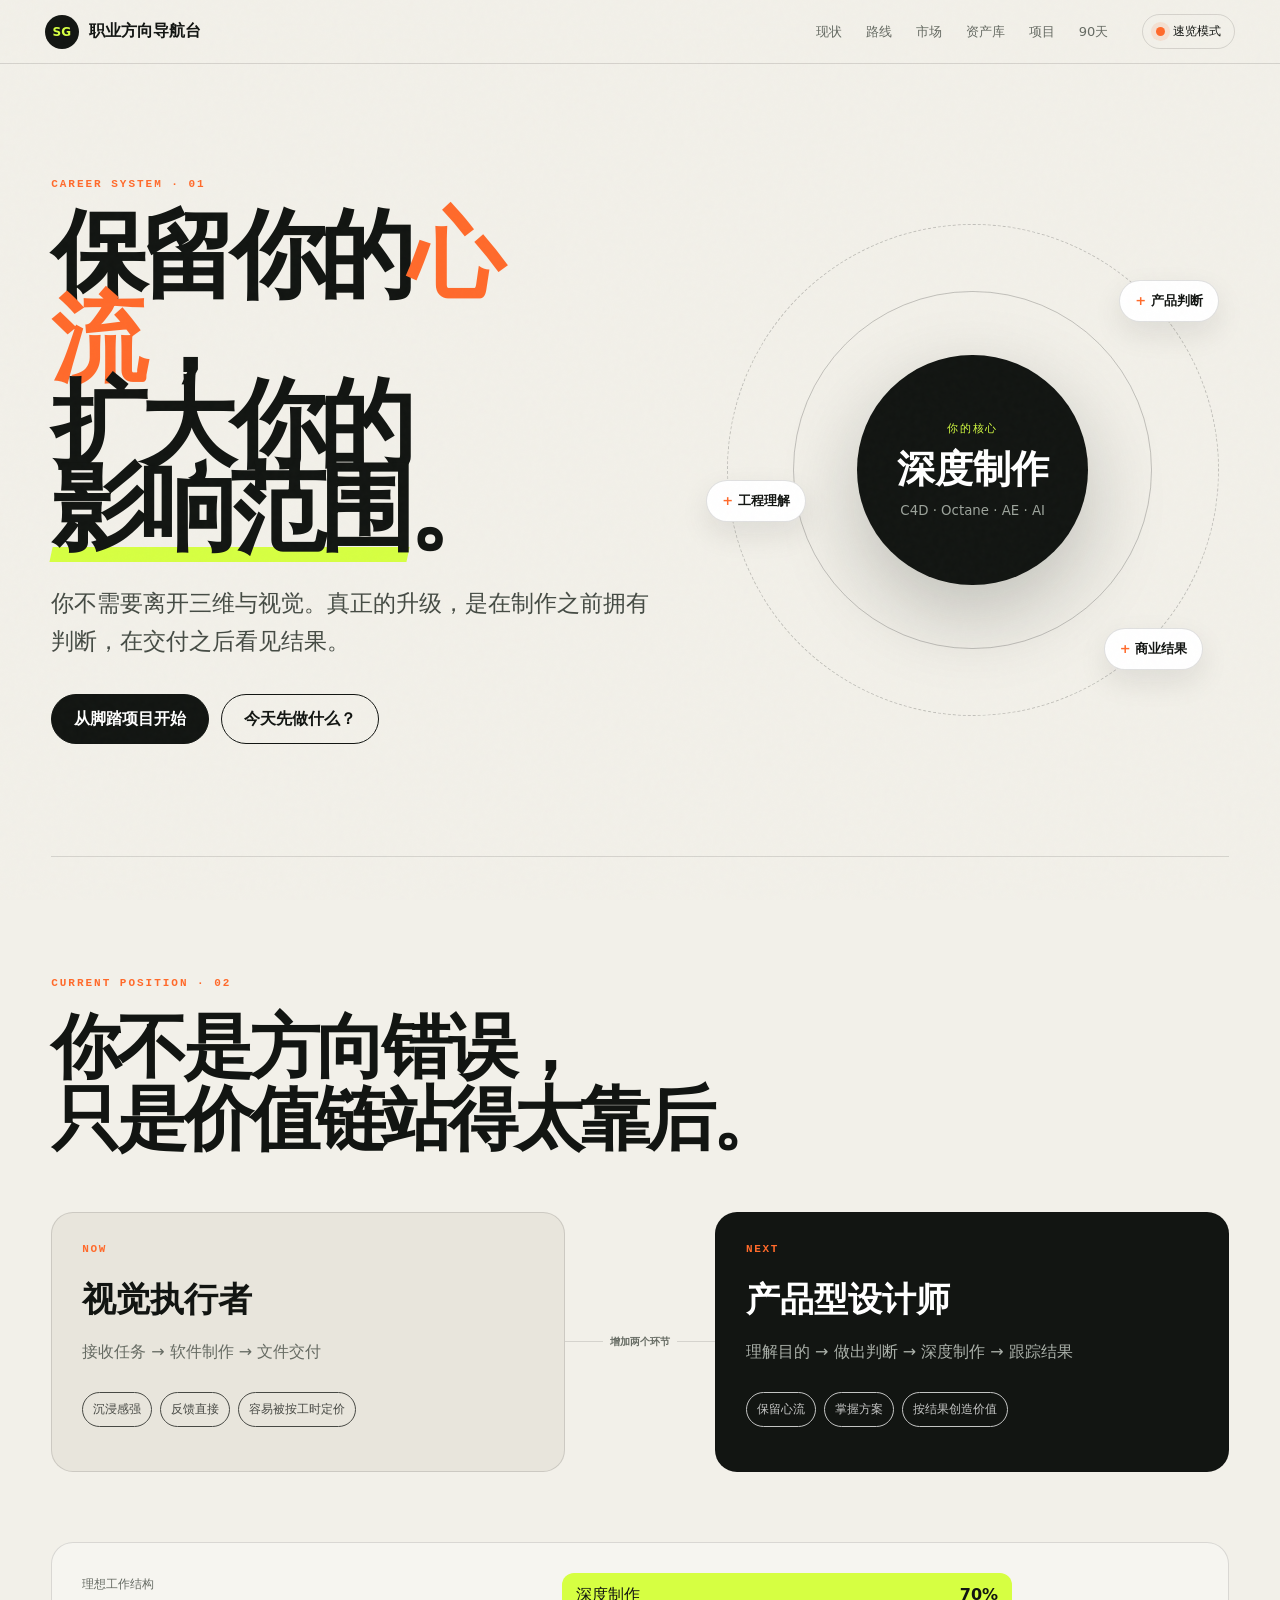
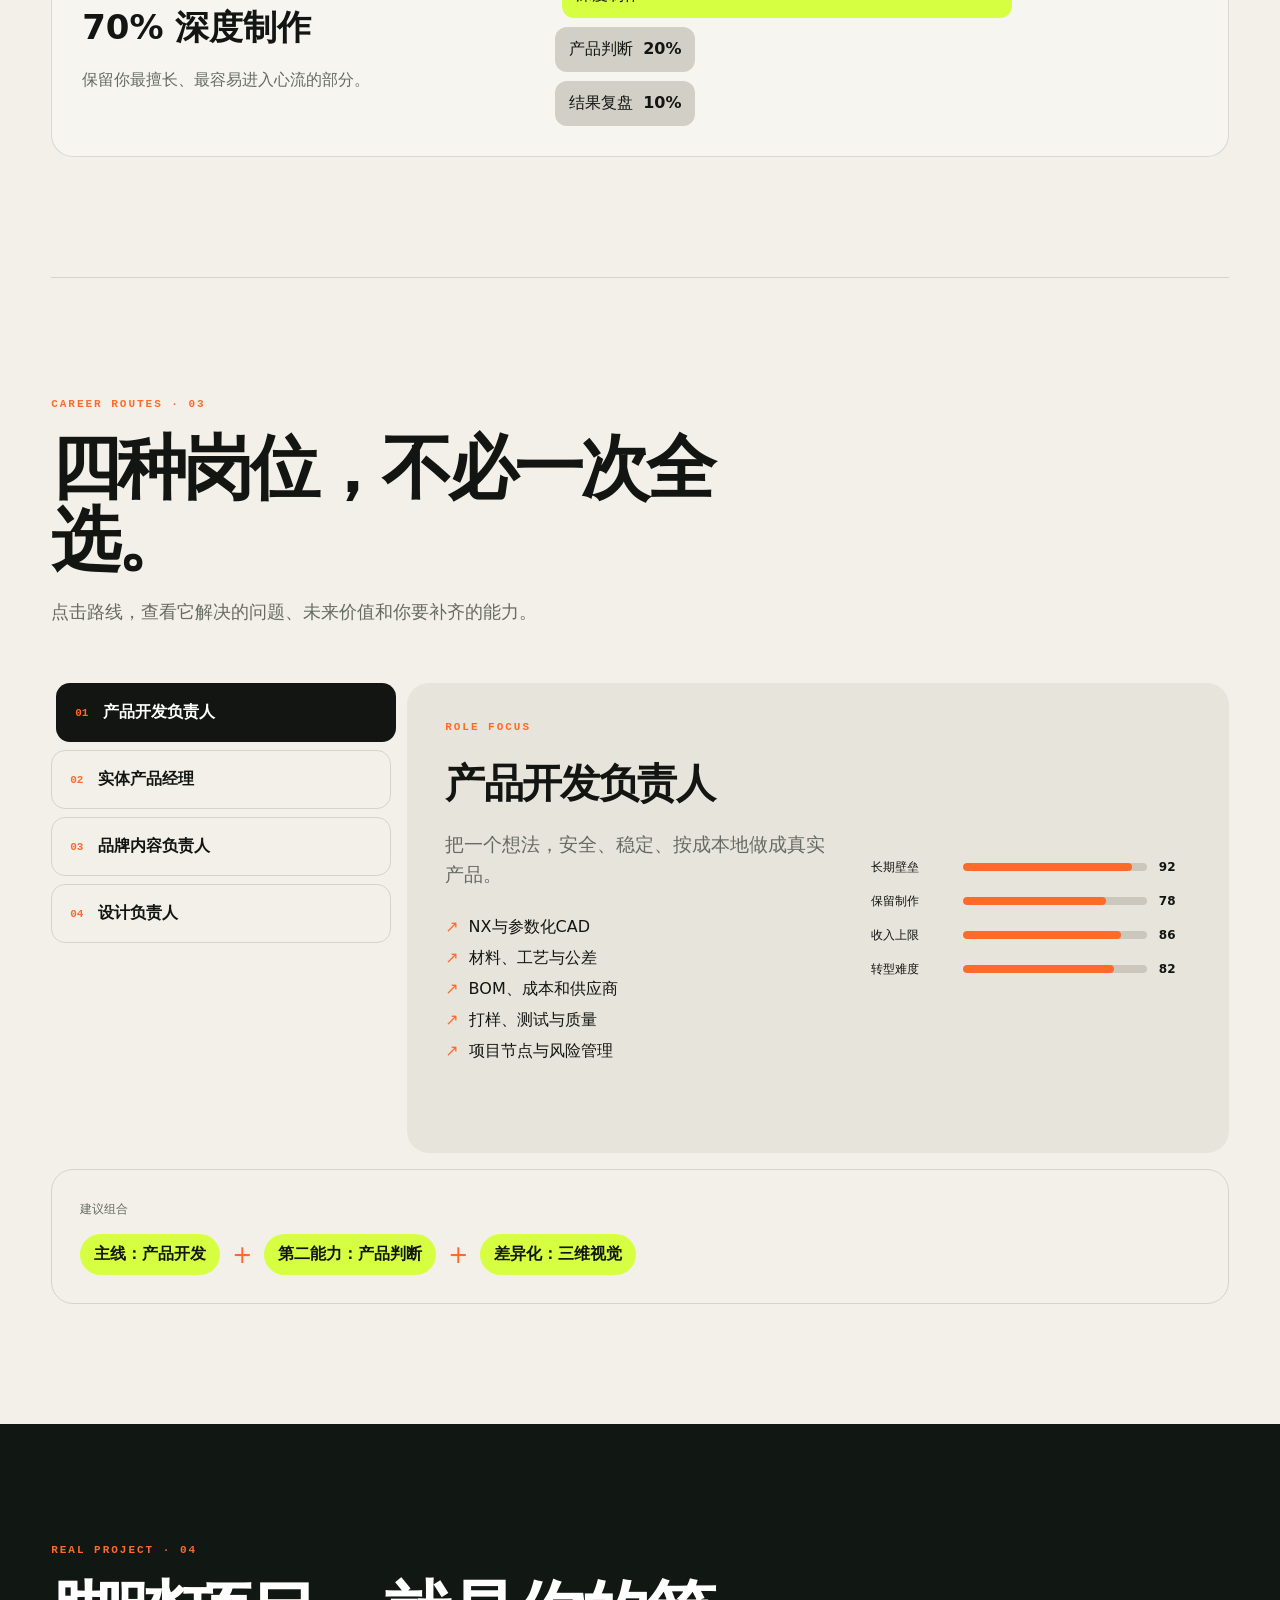
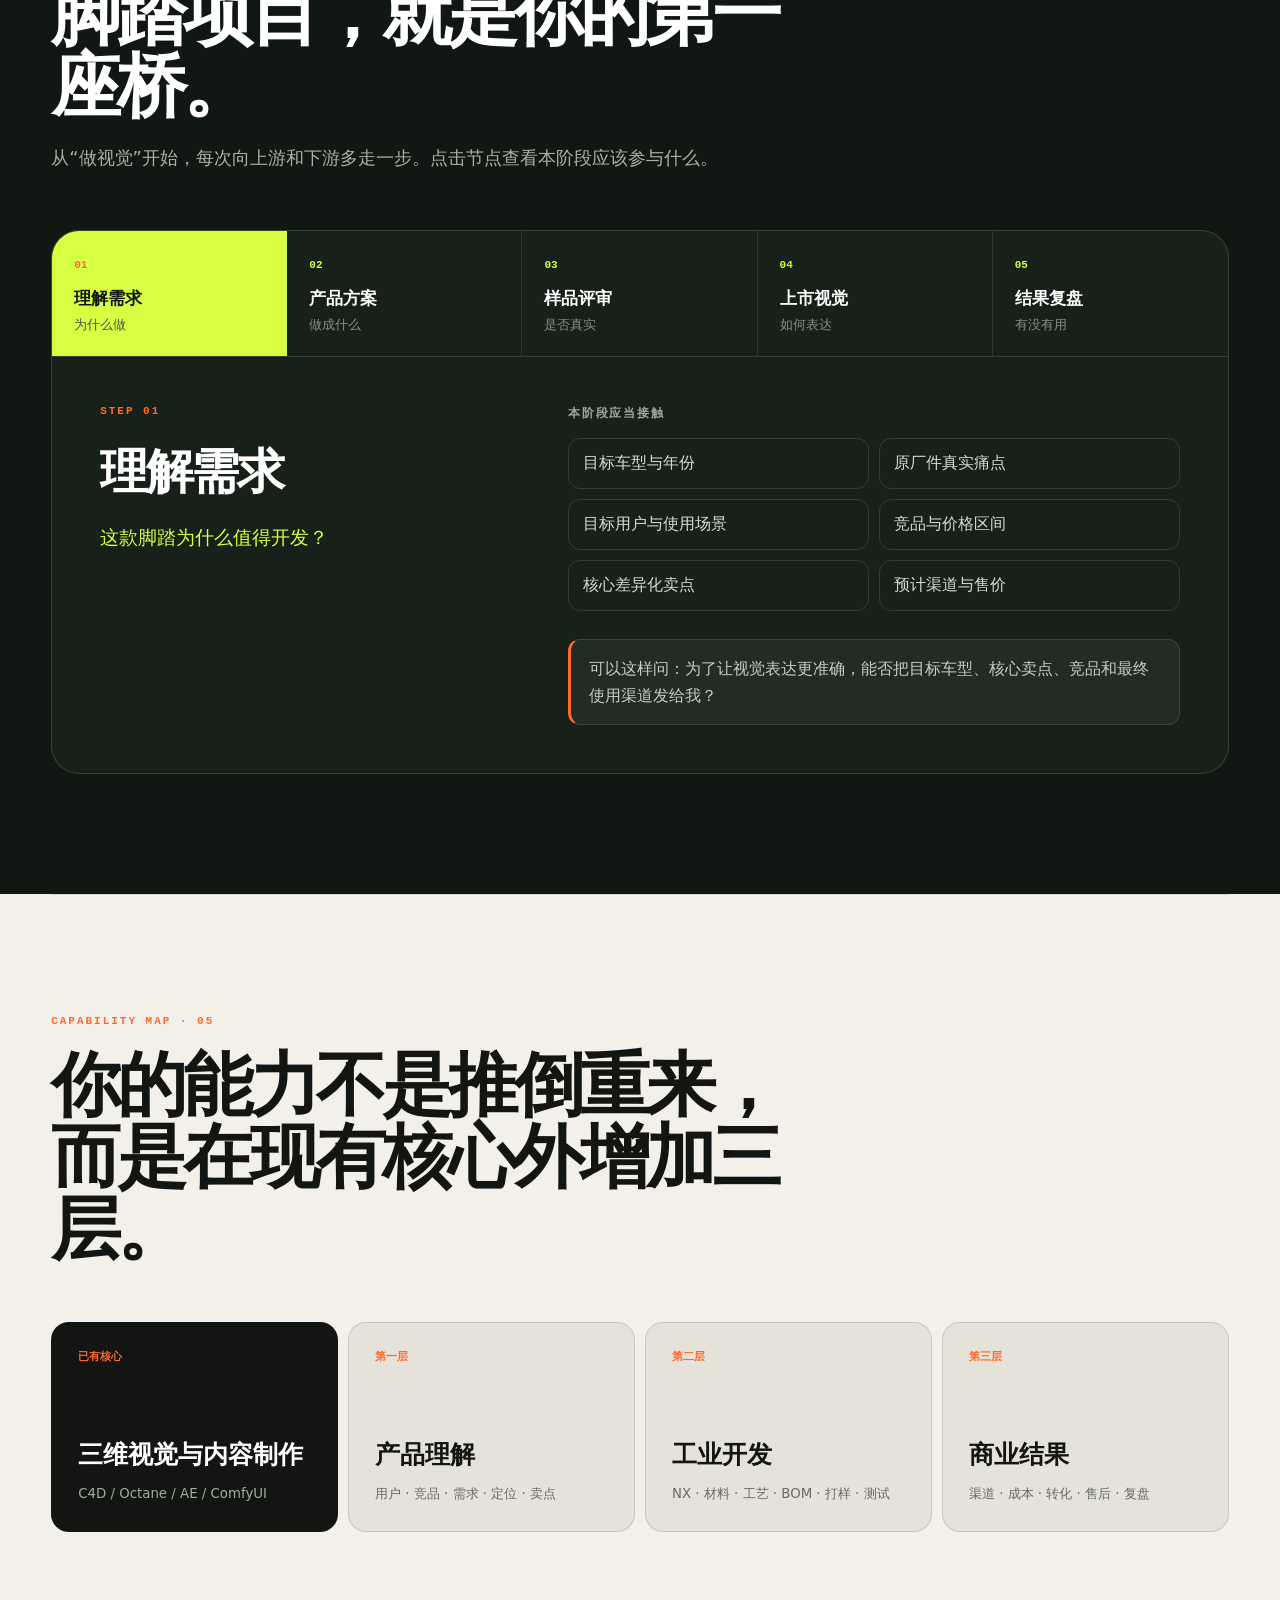
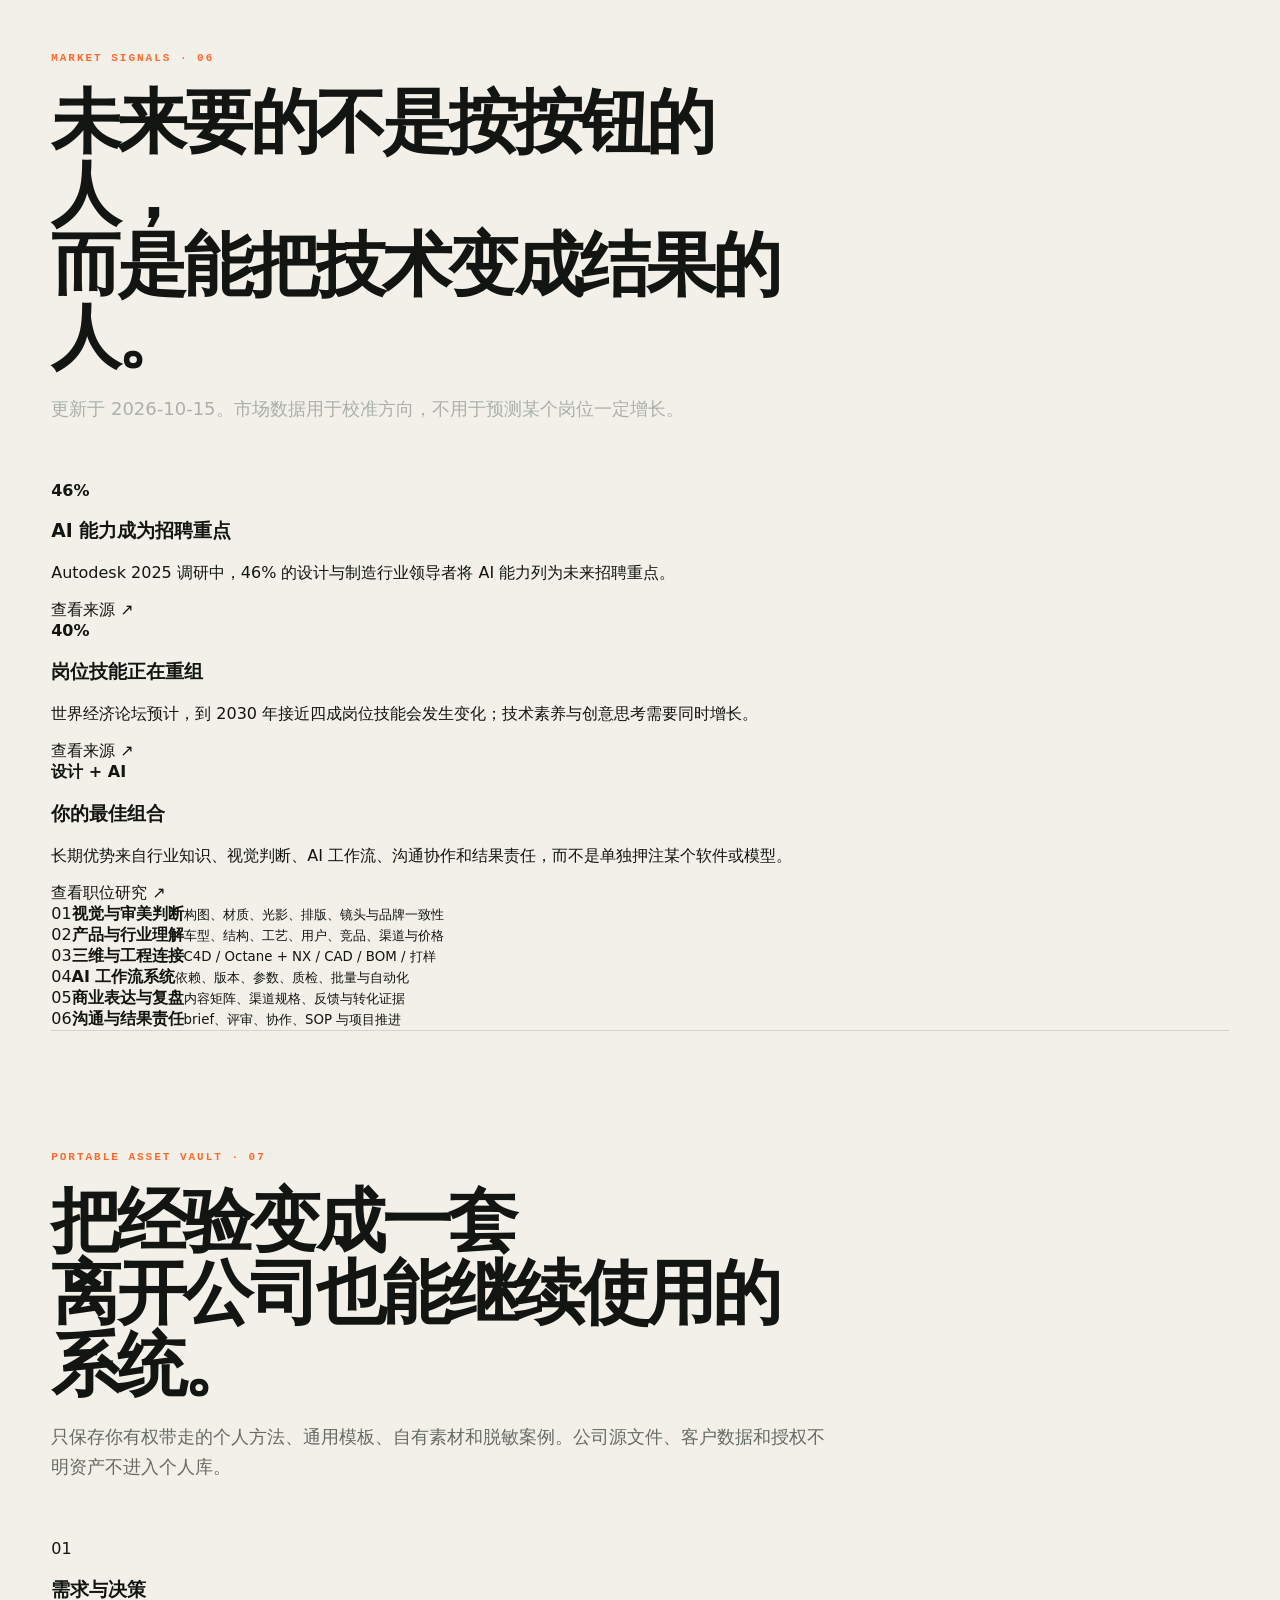
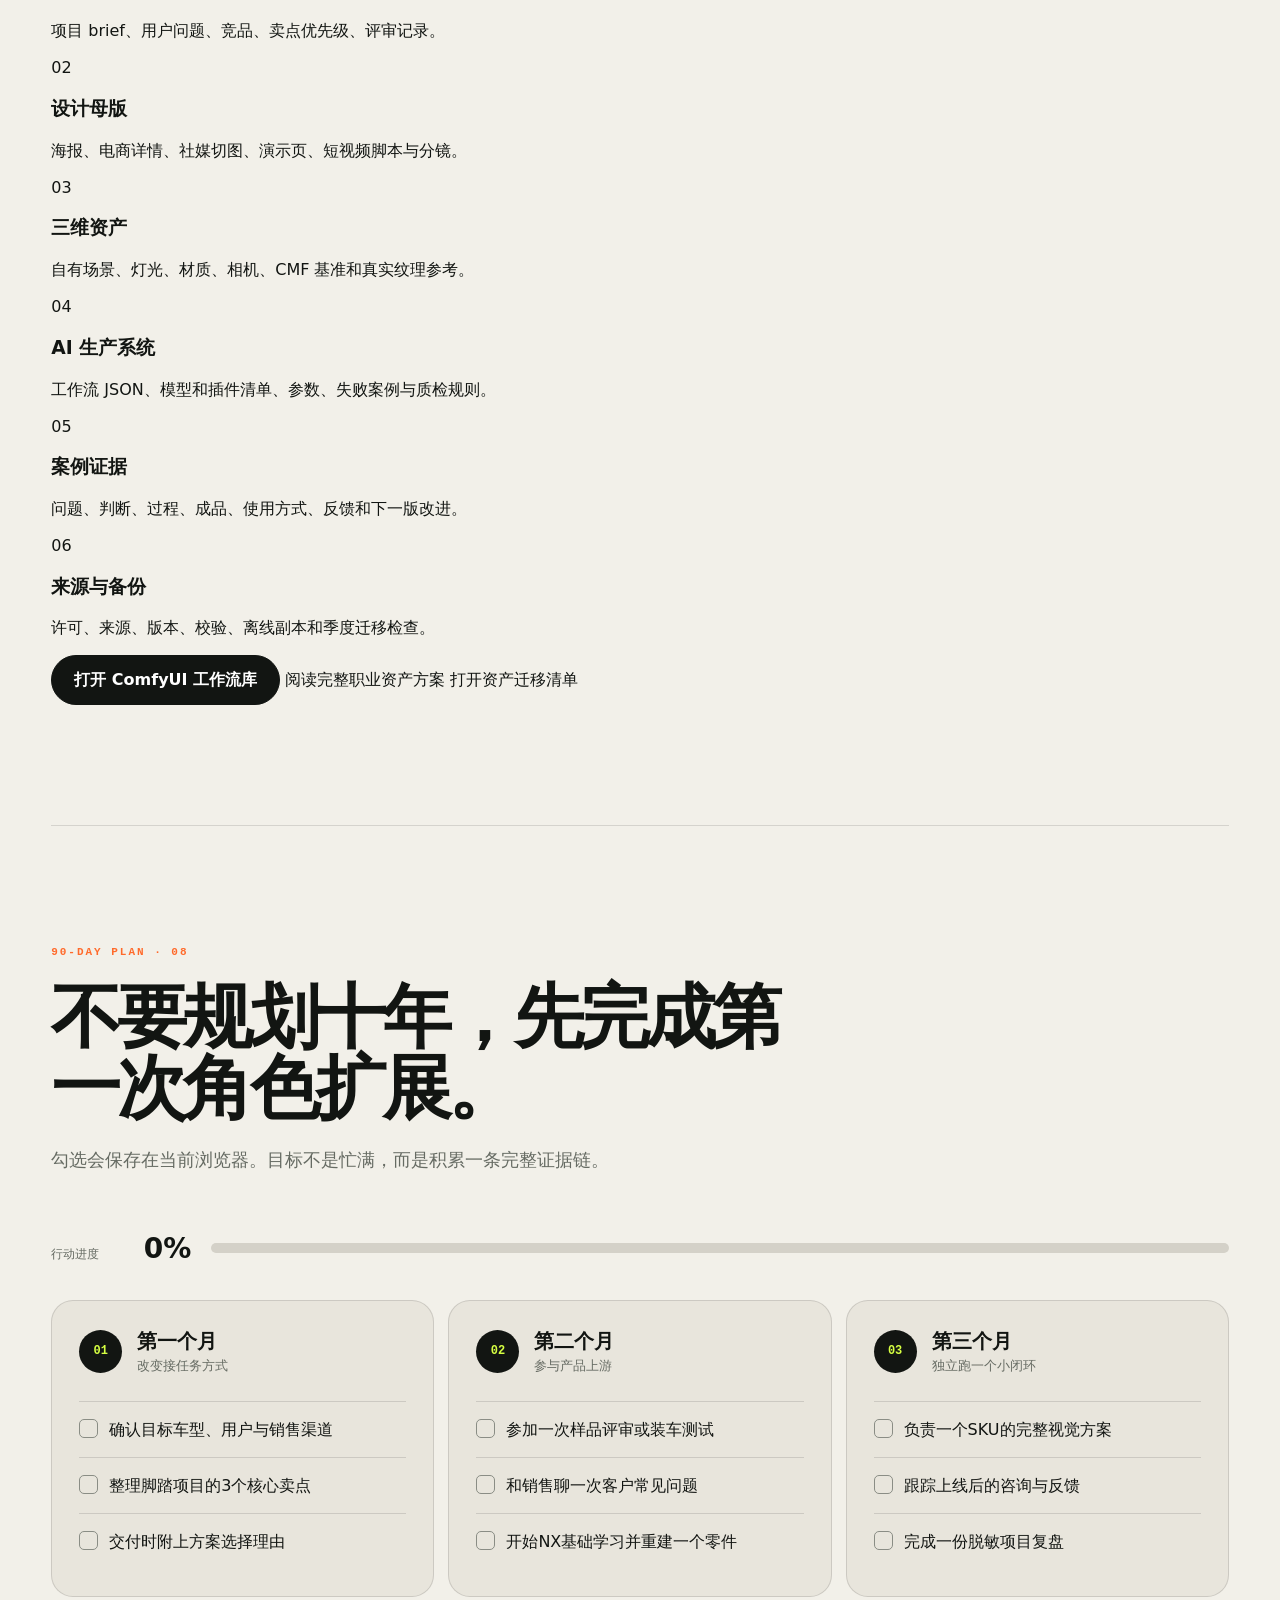
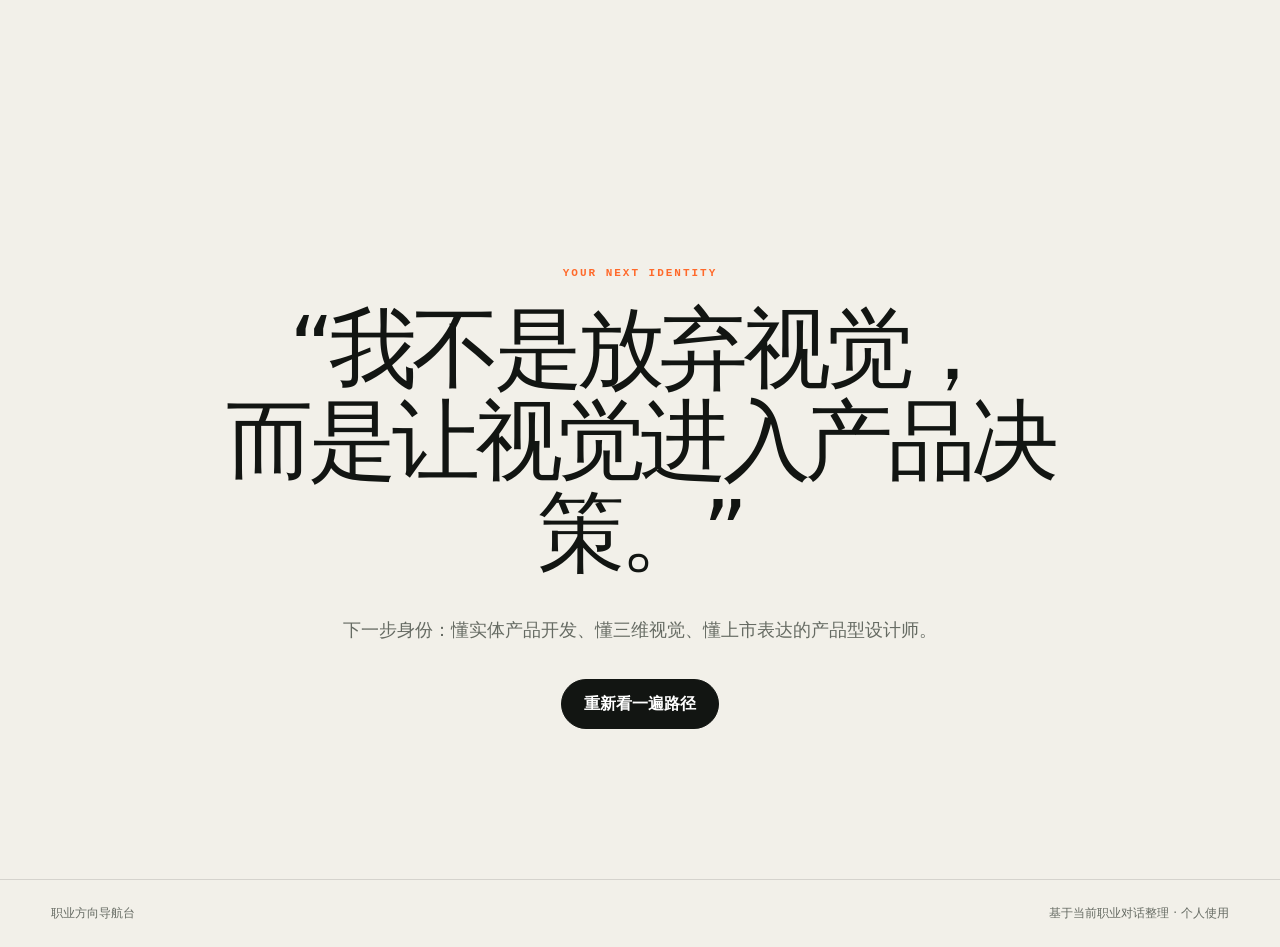
==== commit cd25d354: "Add market skills and portable asset roadmap" ====
--- a/index.html
+++ b/index.html
@@ -11,7 +11,7 @@
   <div class="noise" aria-hidden="true"></div>
   <header class="topbar">
     <a class="brand" href="#top" aria-label="返回顶部"><span class="brand-mark">SG</span><span>职业方向导航台</span></a>
-    <nav aria-label="页面导航"><a href="#position">现状</a><a href="#routes">路线</a><a href="#project">脚踏项目</a><a href="#plan">90天</a></nav>
+    <nav aria-label="页面导航"><a href="#position">现状</a><a href="#routes">路线</a><a href="#market">市场</a><a href="#assets">资产库</a><a href="#project">项目</a><a href="#plan">90天</a></nav>
     <button id="depthToggle" class="toggle" type="button" aria-pressed="false"><span class="toggle-dot"></span><span id="depthLabel">速览模式</span></button>
   </header>
 
@@ -88,8 +88,45 @@
       </div>
     </section>
 
+
+    <section id="market" class="market-section">
+      <div class="section-shell">
+        <div class="section-heading light reveal"><p class="eyebrow">MARKET SIGNALS · 06</p><h2>未来要的不是按按钮的人，<br />而是能把技术变成结果的人。</h2><p>更新于 2026-10-15。市场数据用于校准方向，不用于预测某个岗位一定增长。</p></div>
+        <div class="signal-grid">
+          <article class="signal-card reveal"><strong>46%</strong><h3>AI 能力成为招聘重点</h3><p>Autodesk 2025 调研中，46% 的设计与制造行业领导者将 AI 能力列为未来招聘重点。</p><a href="https://www.autodesk.com/content/autodesk/global/en/design-make/research/state-of-design-and-make-2025/skilled-talent-gap.html" target="_blank" rel="noopener">查看来源 ↗</a></article>
+          <article class="signal-card reveal"><strong>40%</strong><h3>岗位技能正在重组</h3><p>世界经济论坛预计，到 2030 年接近四成岗位技能会发生变化；技术素养与创意思考需要同时增长。</p><a href="https://www.weforum.org/publications/the-future-of-jobs-report-2025/in-full/3-skills-outlook/" target="_blank" rel="noopener">查看来源 ↗</a></article>
+          <article class="signal-card accent reveal"><strong>设计 + AI</strong><h3>你的最佳组合</h3><p>长期优势来自行业知识、视觉判断、AI 工作流、沟通协作和结果责任，而不是单独押注某个软件或模型。</p><a href="https://adsknews.autodesk.com/en/news/ai-jobs-report/" target="_blank" rel="noopener">查看职位研究 ↗</a></article>
+        </div>
+        <div class="moat-grid reveal">
+          <div><span>01</span><b>视觉与审美判断</b><small>构图、材质、光影、排版、镜头与品牌一致性</small></div>
+          <div><span>02</span><b>产品与行业理解</b><small>车型、结构、工艺、用户、竞品、渠道与价格</small></div>
+          <div><span>03</span><b>三维与工程连接</b><small>C4D / Octane + NX / CAD / BOM / 打样</small></div>
+          <div><span>04</span><b>AI 工作流系统</b><small>依赖、版本、参数、质检、批量与自动化</small></div>
+          <div><span>05</span><b>商业表达与复盘</b><small>内容矩阵、渠道规格、反馈与转化证据</small></div>
+          <div><span>06</span><b>沟通与结果责任</b><small>brief、评审、协作、SOP 与项目推进</small></div>
+        </div>
+      </div>
+    </section>
+
+    <section id="assets" class="section-shell block-section">
+      <div class="section-heading reveal"><p class="eyebrow">PORTABLE ASSET VAULT · 07</p><h2>把经验变成一套<br />离开公司也能继续使用的系统。</h2><p>只保存你有权带走的个人方法、通用模板、自有素材和脱敏案例。公司源文件、客户数据和授权不明资产不进入个人库。</p></div>
+      <div class="asset-grid">
+        <article class="asset-card reveal"><span>01</span><h3>需求与决策</h3><p>项目 brief、用户问题、竞品、卖点优先级、评审记录。</p></article>
+        <article class="asset-card reveal"><span>02</span><h3>设计母版</h3><p>海报、电商详情、社媒切图、演示页、短视频脚本与分镜。</p></article>
+        <article class="asset-card reveal"><span>03</span><h3>三维资产</h3><p>自有场景、灯光、材质、相机、CMF 基准和真实纹理参考。</p></article>
+        <article class="asset-card reveal"><span>04</span><h3>AI 生产系统</h3><p>工作流 JSON、模型和插件清单、参数、失败案例与质检规则。</p></article>
+        <article class="asset-card reveal"><span>05</span><h3>案例证据</h3><p>问题、判断、过程、成品、使用方式、反馈和下一版改进。</p></article>
+        <article class="asset-card reveal"><span>06</span><h3>来源与备份</h3><p>许可、来源、版本、校验、离线副本和季度迁移检查。</p></article>
+      </div>
+      <div class="asset-actions reveal">
+        <a class="primary-btn" href="https://qihangwu74-create.github.io/comfyui-workflow/" target="_blank" rel="noopener">打开 ComfyUI 工作流库</a>
+        <a class="ghost-link" href="CAREER_ASSET_SYSTEM.md">阅读完整职业资产方案</a>
+        <a class="ghost-link" href="PORTABLE_ASSET_CHECKLIST.md">打开资产迁移清单</a>
+      </div>
+    </section>
+
     <section id="plan" class="section-shell block-section plan-section">
-      <div class="section-heading reveal"><p class="eyebrow">90-DAY PLAN · 06</p><h2>不要规划十年，先完成第一次角色扩展。</h2><p>勾选会保存在当前浏览器。目标不是忙满，而是积累一条完整证据链。</p></div>
+      <div class="section-heading reveal"><p class="eyebrow">90-DAY PLAN · 08</p><h2>不要规划十年，先完成第一次角色扩展。</h2><p>勾选会保存在当前浏览器。目标不是忙满，而是积累一条完整证据链。</p></div>
       <div class="progress-wrap reveal"><div class="progress-copy"><span>行动进度</span><strong id="progressValue">0%</strong></div><div class="progress-track"><i id="progressBar"></i></div></div>
       <div class="plan-grid">
         <article class="month-card reveal"><div class="month-head"><span>01</span><div><b>第一个月</b><small>改变接任务方式</small></div></div><label><input type="checkbox" data-task="m1-1"><span>确认目标车型、用户与销售渠道</span></label><label><input type="checkbox" data-task="m1-2"><span>整理脚踏项目的3个核心卖点</span></label><label><input type="checkbox" data-task="m1-3"><span>交付时附上方案选择理由</span></label><p class="deep-copy">成功标志：你不再收到一句话就立即打开软件。</p></article>
--- a/styles.css
+++ b/styles.css
@@ -0,0 +1,5 @@
+:root{--ink:#121512;--paper:#f2f0e9;--muted:#666b63;--line:rgba(18,21,18,.13);--acid:#d6ff42;--orange:#ff6a2b;--dark:#111712;--radius:22px;font-family:Inter,"PingFang SC","Microsoft YaHei",system-ui,sans-serif}*{box-sizing:border-box}html{scroll-behavior:smooth}body{margin:0;background:var(--paper);color:var(--ink);overflow-x:hidden}button,a{font:inherit}button{color:inherit}a{color:inherit;text-decoration:none}.noise{position:fixed;inset:0;pointer-events:none;opacity:.16;z-index:20;background-image:url("data:image/svg+xml,%3Csvg viewBox='0 0 180 180' xmlns='http://www.w3.org/2000/svg'%3E%3Cfilter id='n'%3E%3CfeTurbulence type='fractalNoise' baseFrequency='.85' numOctaves='3' stitchTiles='stitch'/%3E%3C/filter%3E%3Crect width='100%25' height='100%25' filter='url(%23n)' opacity='.13'/%3E%3C/svg%3E")}.topbar{position:sticky;top:0;z-index:15;display:flex;align-items:center;gap:34px;padding:14px 3.5vw;background:rgba(242,240,233,.83);backdrop-filter:blur(18px);border-bottom:1px solid var(--line)}.brand{display:flex;align-items:center;gap:10px;font-weight:800;margin-right:auto}.brand-mark{display:grid;place-items:center;width:34px;height:34px;border-radius:50%;background:var(--ink);color:var(--acid);font-size:12px}nav{display:flex;gap:24px;font-size:13px;color:var(--muted)}nav a:hover{color:var(--ink)}.toggle{border:1px solid var(--line);border-radius:999px;background:transparent;padding:8px 13px;display:flex;gap:8px;align-items:center;cursor:pointer;font-size:12px}.toggle-dot{width:9px;height:9px;border-radius:50%;background:var(--orange);box-shadow:0 0 0 5px rgba(255,106,43,.12)}.section-shell{width:min(1180px,92vw);margin-inline:auto}.hero{min-height:88vh;display:grid;grid-template-columns:1.08fr .92fr;align-items:center;gap:5vw;padding-block:90px 70px}.eyebrow{font:700 11px/1.2 ui-monospace,SFMono-Regular,Consolas,monospace;letter-spacing:.18em;text-transform:uppercase;color:var(--orange);margin:0 0 22px}h1{font-size:clamp(50px,7.5vw,108px);line-height:.88;letter-spacing:-.07em;margin:0;max-width:760px}h1 span:first-of-type{color:var(--orange)}h1 span:last-of-type{position:relative;white-space:nowrap}h1 span:last-of-type:after{content:"";position:absolute;height:.16em;left:0;right:0;bottom:.02em;background:var(--acid);z-index:-1;transform:skewX(-12deg)}.hero-lead{font-size:clamp(17px,2vw,23px);line-height:1.65;max-width:650px;margin:34px 0;color:#454b44}.hero-actions{display:flex;gap:12px;align-items:center;flex-wrap:wrap}.primary-btn,.ghost-btn{display:inline-flex;align-items:center;justify-content:center;min-height:50px;padding:0 22px;border-radius:999px;border:1px solid var(--ink);font-weight:750;cursor:pointer;transition:.25s ease}.primary-btn{background:var(--ink);color:white}.primary-btn:hover{background:var(--orange);border-color:var(--orange);transform:translateY(-2px)}.ghost-btn{background:transparent}.ghost-btn:hover{background:white}.focus-callout{max-width:540px;margin-top:18px;padding:0 18px;border-left:3px solid var(--orange);font-size:14px;line-height:1.6;max-height:0;opacity:0;overflow:hidden;transition:.35s ease}.focus-callout.show{padding-block:12px;max-height:120px;opacity:1}.hero-visual{position:relative;aspect-ratio:1;display:grid;place-items:center}.core{width:45%;aspect-ratio:1;border-radius:50%;display:flex;flex-direction:column;align-items:center;justify-content:center;text-align:center;background:var(--ink);color:white;box-shadow:0 30px 80px rgba(18,21,18,.22);z-index:2}.core span{font-size:11px;color:var(--acid);letter-spacing:.15em}.core strong{font-size:clamp(24px,3vw,42px);margin:8px 0}.core small{color:#9da49c}.orbit{position:absolute;border:1px solid rgba(18,21,18,.22);border-radius:50%;animation:spin 18s linear infinite}.orbit-a{width:70%;height:70%}.orbit-b{width:96%;height:96%;animation-duration:28s;animation-direction:reverse;border-style:dashed}.satellite{position:absolute;background:white;border:1px solid var(--line);border-radius:999px;padding:11px 15px;font-size:13px;font-weight:700;box-shadow:0 12px 30px rgba(18,21,18,.09);z-index:3}.satellite b{color:var(--orange)}.sat-a{top:13%;right:2%}.sat-b{left:-2%;top:52%}.sat-c{bottom:11%;right:5%}@keyframes spin{to{transform:rotate(360deg)}}.block-section{padding-block:120px;border-top:1px solid var(--line)}.section-heading{max-width:780px;margin-bottom:56px}.section-heading h2{font-size:clamp(39px,5.5vw,72px);letter-spacing:-.055em;line-height:1.02;margin:0 0 20px}.section-heading>p:last-child{color:var(--muted);font-size:18px;line-height:1.7}.position-grid{display:grid;grid-template-columns:1fr 150px 1fr;align-items:center}.status-card{min-height:260px;border:1px solid var(--line);border-radius:var(--radius);padding:30px;background:#e8e5dc}.status-card.target{background:var(--ink);color:white}.status-index{font:700 11px ui-monospace,monospace;letter-spacing:.15em;color:var(--orange)}.status-card h3{font-size:34px;margin:22px 0 10px}.status-card p{color:var(--muted);line-height:1.6}.status-card.target p{color:#aab0a9}.status-card ul{list-style:none;padding:0;margin:28px 0 0;display:flex;gap:8px;flex-wrap:wrap}.status-card li{padding:8px 10px;border:1px solid currentColor;border-radius:999px;font-size:12px;opacity:.75}.bridge{display:flex;align-items:center;gap:7px;font-size:10px;text-align:center;color:var(--muted)}.bridge span{height:1px;flex:1;background:var(--line)}.work-ratio{margin-top:70px;padding:30px;border:1px solid var(--line);border-radius:var(--radius);display:grid;grid-template-columns:.8fr 1.2fr;gap:45px;background:rgba(255,255,255,.35)}.ratio-copy span,.route-verdict>span{font-size:12px;color:var(--muted)}.ratio-copy strong{display:block;font-size:34px;margin:12px 0}.ratio-copy p{line-height:1.6;color:var(--muted)}.ratio-bars{display:flex;flex-direction:column;gap:9px;justify-content:center}.ratio{width:var(--w);min-width:140px;border:0;background:#d2cfc6;border-radius:12px;padding:12px 14px;display:flex;justify-content:space-between;cursor:pointer;transition:.3s ease}.ratio:hover,.ratio.active{background:var(--acid);transform:translateX(7px)}.route-layout{display:grid;grid-template-columns:340px 1fr;gap:16px}.route-tabs{display:flex;flex-direction:column;gap:8px}.route-tab{display:flex;align-items:center;gap:15px;text-align:left;border:1px solid var(--line);background:transparent;border-radius:14px;padding:18px;cursor:pointer;font-weight:750;transition:.25s}.route-tab span{font:700 11px ui-monospace,monospace;color:var(--orange)}.route-tab:hover,.route-tab.active{background:var(--ink);color:white;transform:translateX(5px)}.route-panel{min-height:470px;background:#e7e4db;border-radius:var(--radius);padding:38px;display:grid;grid-template-columns:1.1fr .9fr;gap:35px}.route-panel h3{font-size:40px;letter-spacing:-.04em;margin:0 0 12px}.route-panel .route-answer{font-size:19px;color:var(--muted);line-height:1.55}.route-panel ul{padding:0;list-style:none;display:grid;gap:10px;margin:28px 0}.route-panel li{display:flex;gap:10px;align-items:flex-start}.route-panel li:before{content:"↗";color:var(--orange)}.score-stack{display:flex;flex-direction:column;gap:17px;justify-content:center}.score-line{display:grid;grid-template-columns:80px 1fr 32px;gap:12px;align-items:center;font-size:12px}.score-track{height:8px;background:#cbc7bc;border-radius:99px;overflow:hidden}.score-track i{display:block;height:100%;background:var(--orange);border-radius:inherit;transform-origin:left;animation:grow .65s ease both}@keyframes grow{from{transform:scaleX(0)}}.route-verdict{margin-top:16px;border:1px solid var(--line);border-radius:var(--radius);padding:28px}.verdict-flow{display:flex;align-items:center;gap:12px;flex-wrap:wrap;margin-top:16px}.verdict-flow b{background:var(--acid);padding:10px 14px;border-radius:999px}.verdict-flow i{font-style:normal;color:var(--orange);font-size:24px}.project-section{padding-block:120px;background:var(--dark);color:white}.section-heading.light>p:last-child{color:#aab0a9}.project-console{border:1px solid rgba(255,255,255,.14);border-radius:28px;overflow:hidden;background:#172019}.project-rail{display:grid;grid-template-columns:repeat(5,1fr);border-bottom:1px solid rgba(255,255,255,.12)}.project-step{border:0;border-right:1px solid rgba(255,255,255,.1);background:transparent;color:white;text-align:left;padding:22px;cursor:pointer;transition:.25s}.project-step:last-child{border-right:0}.project-step span{font:700 11px ui-monospace,monospace;color:var(--acid)}.project-step b{display:block;font-size:17px;margin:15px 0 4px}.project-step small{color:#819087}.project-step:hover,.project-step.active{background:var(--acid);color:var(--ink)}.project-step.active span,.project-step:hover span{color:var(--orange)}.project-step.active small,.project-step:hover small{color:#4d554e}.project-detail{min-height:390px;padding:48px;display:grid;grid-template-columns:.8fr 1.2fr;gap:60px}.project-detail h3{font-size:48px;letter-spacing:-.05em;margin:0 0 15px}.project-detail .question{font-size:19px;color:var(--acid);line-height:1.5}.project-detail h4{margin:0 0 16px;color:#9ca99f;font-size:12px;letter-spacing:.15em}.project-detail ul{list-style:none;margin:0;padding:0;display:grid;grid-template-columns:1fr 1fr;gap:10px}.project-detail li{padding:14px;border:1px solid rgba(255,255,255,.12);border-radius:12px;color:#d4dbd5}.project-detail .speak{grid-column:1/-1;margin-top:18px;border-left:3px solid var(--orange);padding:15px 18px;background:rgba(255,255,255,.05);line-height:1.7;color:#c5cec7}.capability-map{display:grid;grid-template-columns:repeat(4,1fr);gap:10px;align-items:stretch}.cap-layer{border:1px solid var(--line);border-radius:18px;padding:26px;min-height:210px;display:flex;flex-direction:column;justify-content:flex-end;transition:.3s;background:#e5e2d9}.cap-layer:hover{transform:translateY(-8px);background:white}.cap-layer span{font:700 11px ui-monospace,monospace;color:var(--orange);margin-bottom:auto}.cap-layer b{font-size:25px}.cap-layer small{margin-top:12px;line-height:1.6;color:var(--muted)}.core-layer{background:var(--ink);color:white}.core-layer small{color:#a3aaa3}.progress-wrap{display:grid;grid-template-columns:140px 1fr;gap:20px;align-items:center;margin-bottom:35px}.progress-copy{display:flex;justify-content:space-between;align-items:baseline}.progress-copy span{font-size:12px;color:var(--muted)}.progress-copy strong{font-size:28px}.progress-track{height:10px;background:#d4d1c8;border-radius:99px;overflow:hidden}.progress-track i{display:block;width:0;height:100%;background:linear-gradient(90deg,var(--orange),var(--acid));border-radius:inherit;transition:.4s ease}.plan-grid{display:grid;grid-template-columns:repeat(3,1fr);gap:14px}.month-card{border:1px solid var(--line);border-radius:var(--radius);padding:27px;background:#e8e5dc}.month-head{display:flex;gap:15px;align-items:center;margin-bottom:26px}.month-head>span{display:grid;place-items:center;width:43px;height:43px;border-radius:50%;background:var(--ink);color:var(--acid);font:700 12px ui-monospace,monospace}.month-head b{display:block;font-size:20px}.month-head small{color:var(--muted)}.month-card label{display:flex;gap:11px;align-items:flex-start;border-top:1px solid var(--line);padding:16px 0;cursor:pointer;line-height:1.45}.month-card input{appearance:none;width:19px;height:19px;border:1px solid #8a8d85;border-radius:5px;flex:0 0 auto;margin:1px 0 0;display:grid;place-items:center}.month-card input:checked{background:var(--orange);border-color:var(--orange)}.month-card input:checked:after{content:"✓";color:white;font-size:13px}.month-card label:has(input:checked) span{text-decoration:line-through;color:#858981}.closing{text-align:center;padding-block:150px}.closing blockquote{font-size:clamp(42px,7vw,88px);line-height:1.05;letter-spacing:-.06em;margin:0 auto 35px;max-width:950px}.closing>p:not(.eyebrow){color:var(--muted);font-size:18px;max-width:660px;margin:0 auto 35px;line-height:1.65}footer{border-top:1px solid var(--line);padding:25px 4vw;display:flex;justify-content:space-between;color:var(--muted);font-size:12px}.reveal{opacity:0;transform:translateY(24px);transition:opacity .7s ease,transform .7s ease}.reveal.in{opacity:1;transform:none}body:not(.deep-mode) .deep-copy{display:none}
+@media(max-width:900px){nav{display:none}.hero{grid-template-columns:1fr;min-height:auto}.hero-visual{max-width:560px;width:100%;margin-inline:auto}.position-grid{grid-template-columns:1fr}.bridge{padding:25px}.work-ratio,.route-layout,.project-detail{grid-template-columns:1fr}.route-tabs{display:grid;grid-template-columns:1fr 1fr}.project-rail{grid-template-columns:1fr}.project-step{border-right:0;border-bottom:1px solid rgba(255,255,255,.1);display:grid;grid-template-columns:35px 1fr 1fr;align-items:center}.project-step b{margin:0}.capability-map,.plan-grid{grid-template-columns:1fr 1fr}.project-detail ul{grid-template-columns:1fr}}
+@media(max-width:620px){.topbar{padding-inline:4vw}.brand>span:last-child{display:none}.toggle{margin-left:auto}.hero{padding-top:60px}.hero-actions>*{width:100%}.block-section,.project-section{padding-block:85px}.route-tabs,.capability-map,.plan-grid{grid-template-columns:1fr}.route-panel{padding:26px;grid-template-columns:1fr}.project-detail{padding:28px}.project-detail h3{font-size:38px}.work-ratio{padding:22px}.ratio{min-width:110px}.progress-wrap{grid-template-columns:1fr}footer{flex-direction:column;gap:8px}.satellite{font-size:11px;padding:8px 10px}}
+@media(prefers-reduced-motion:reduce){*{scroll-behavior:auto!important;animation:none!important;transition:none!important}.reveal{opacity:1;transform:none}}
+
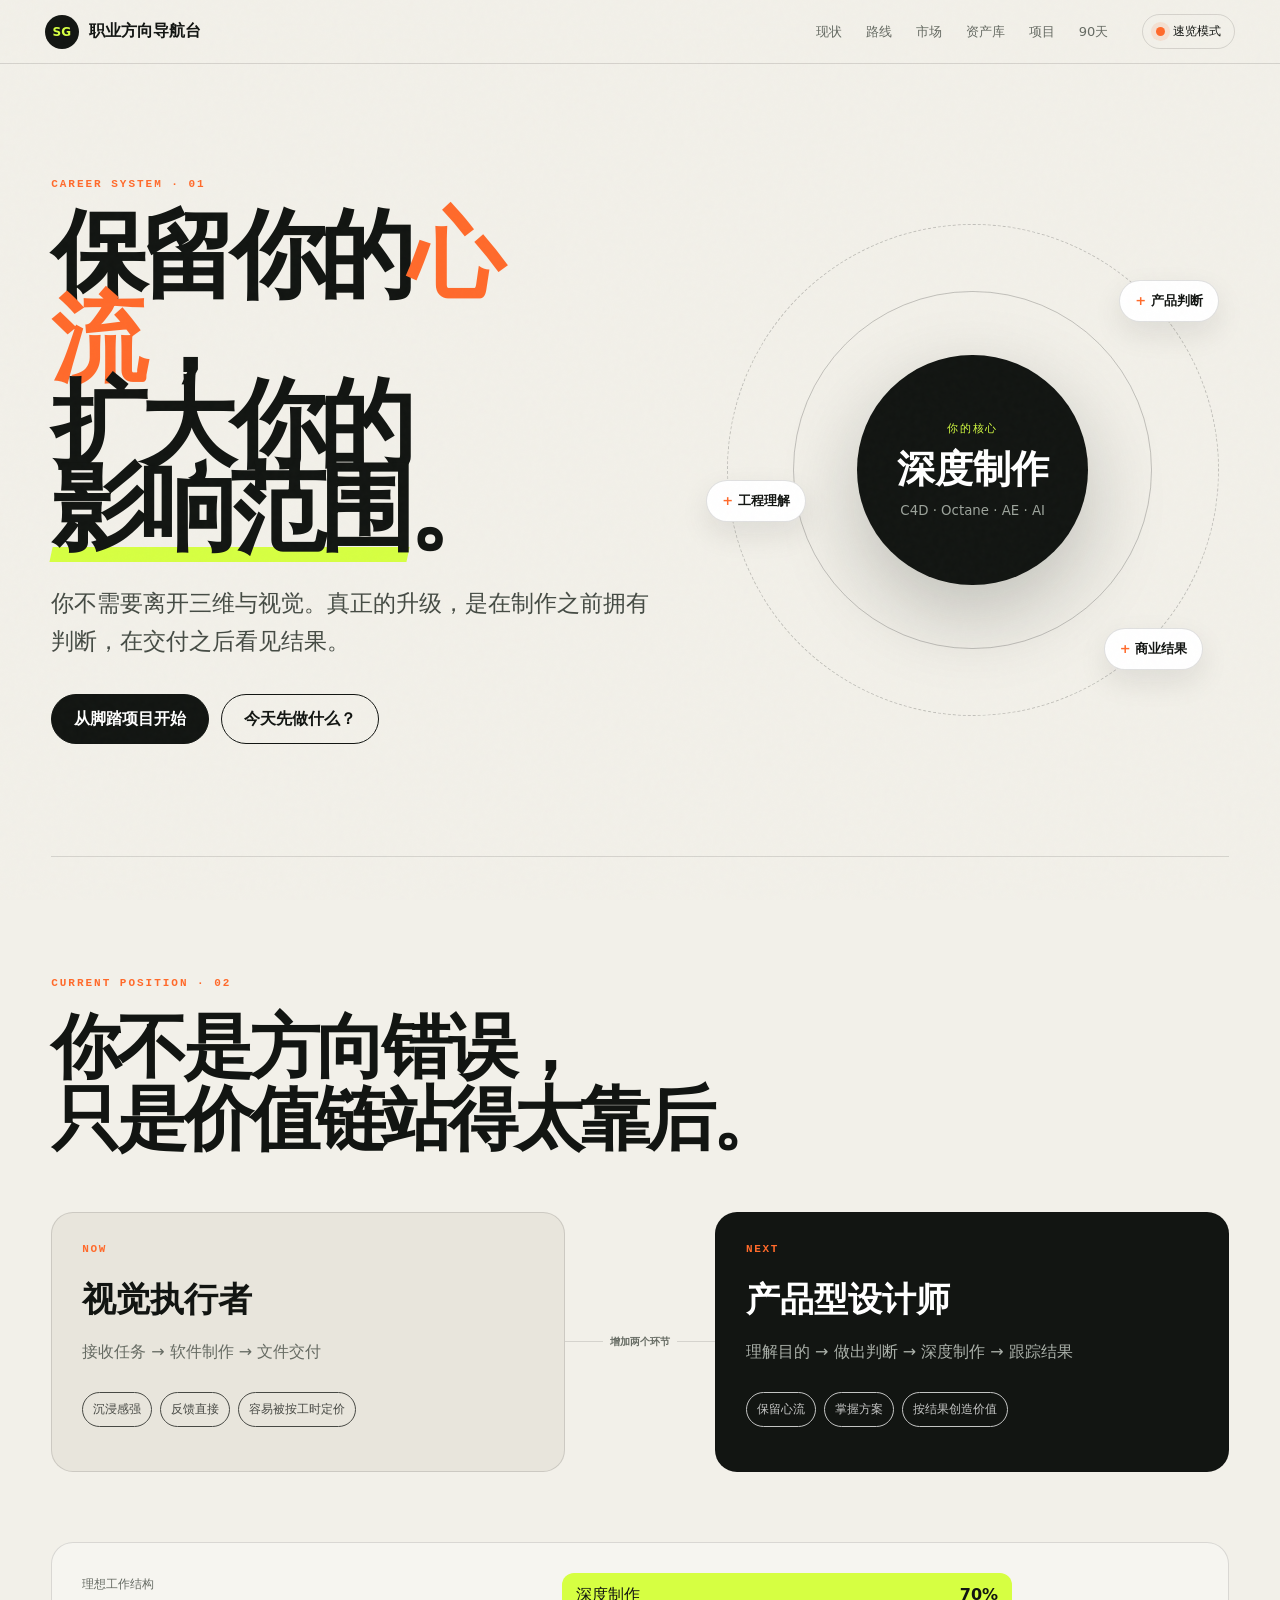
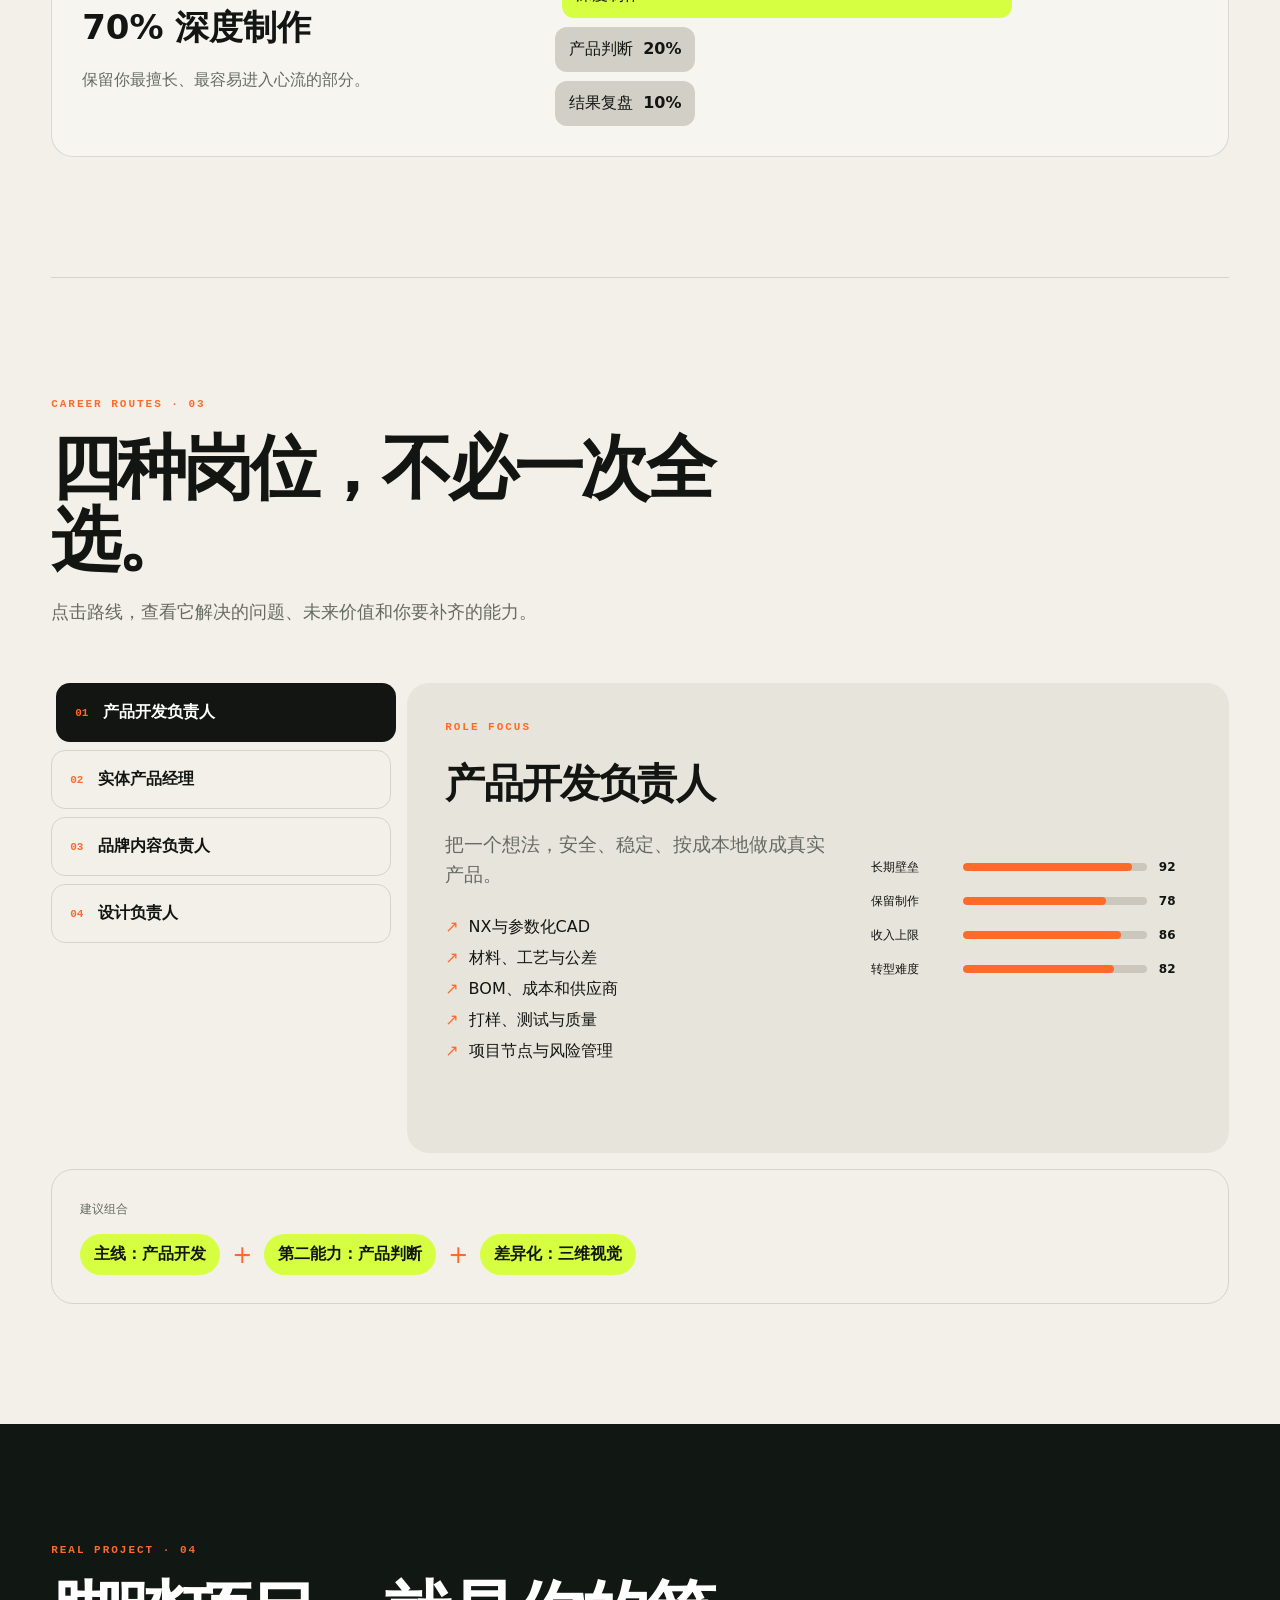
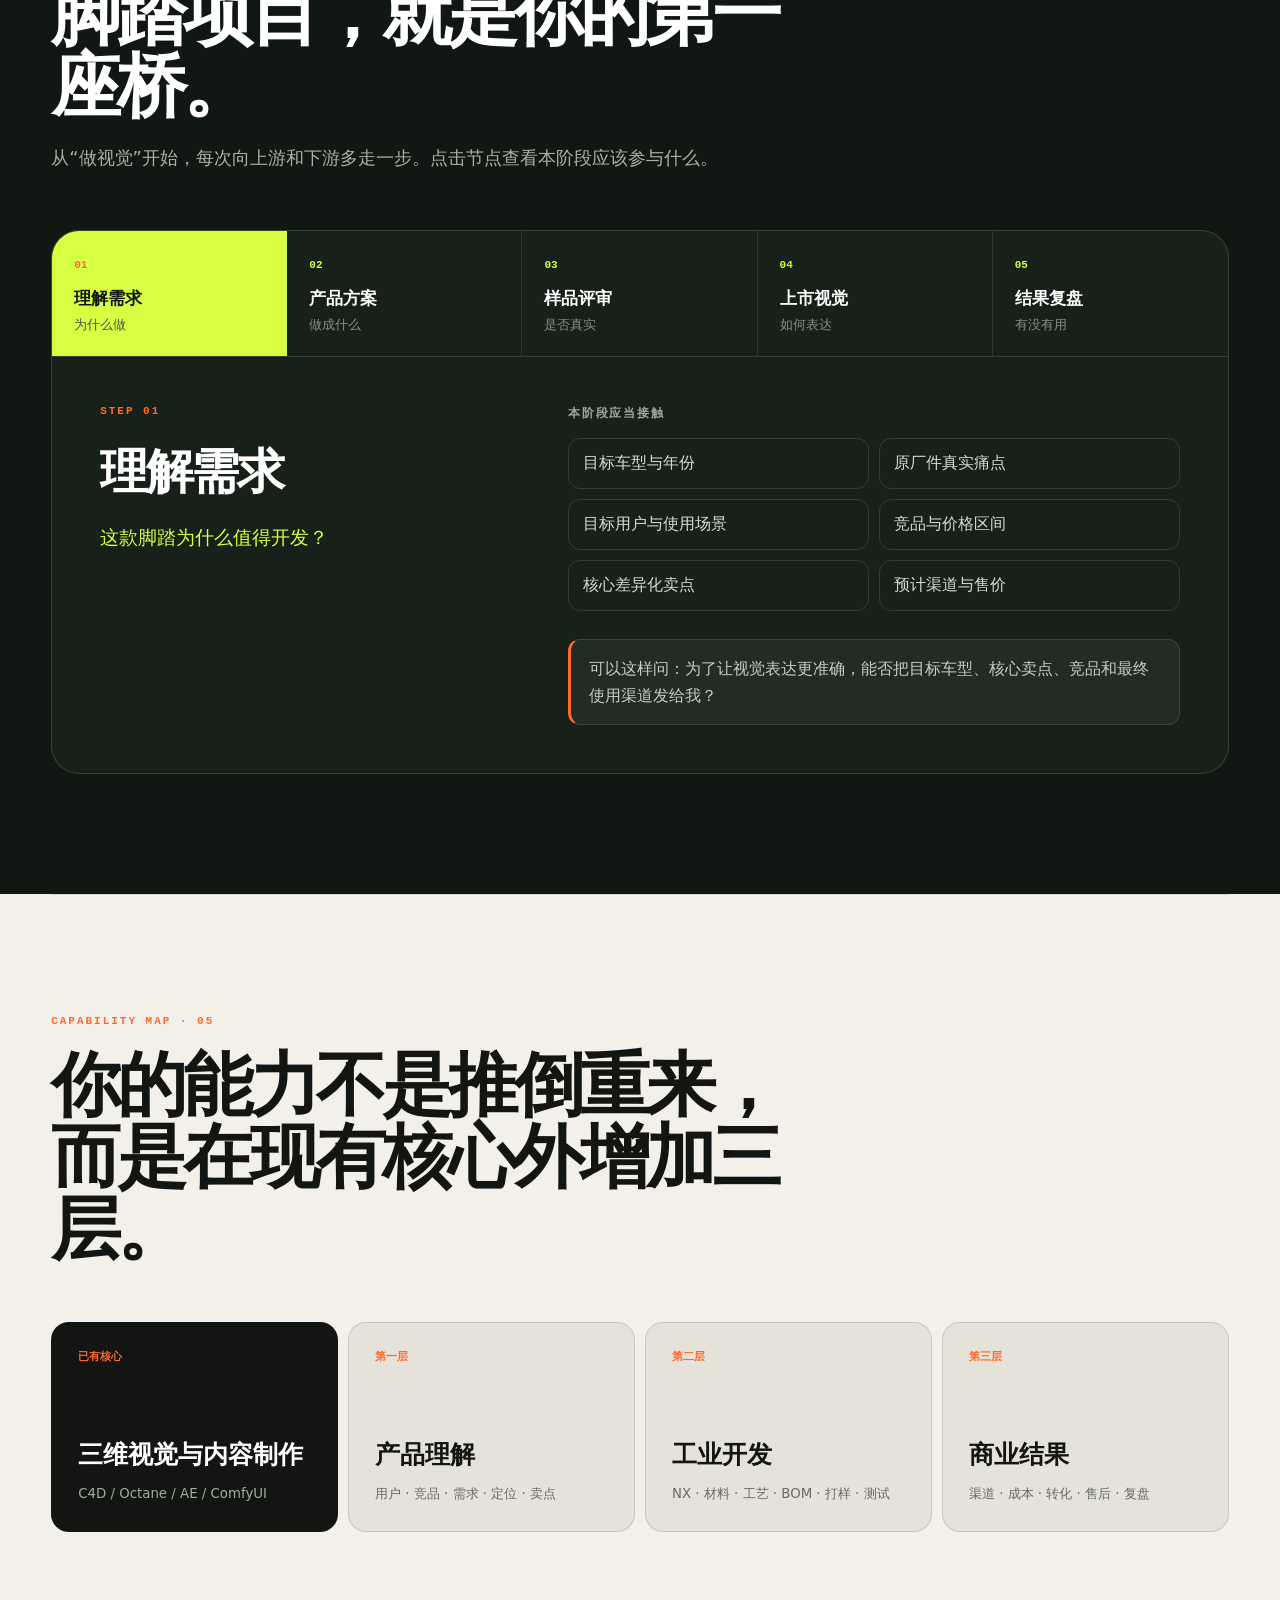
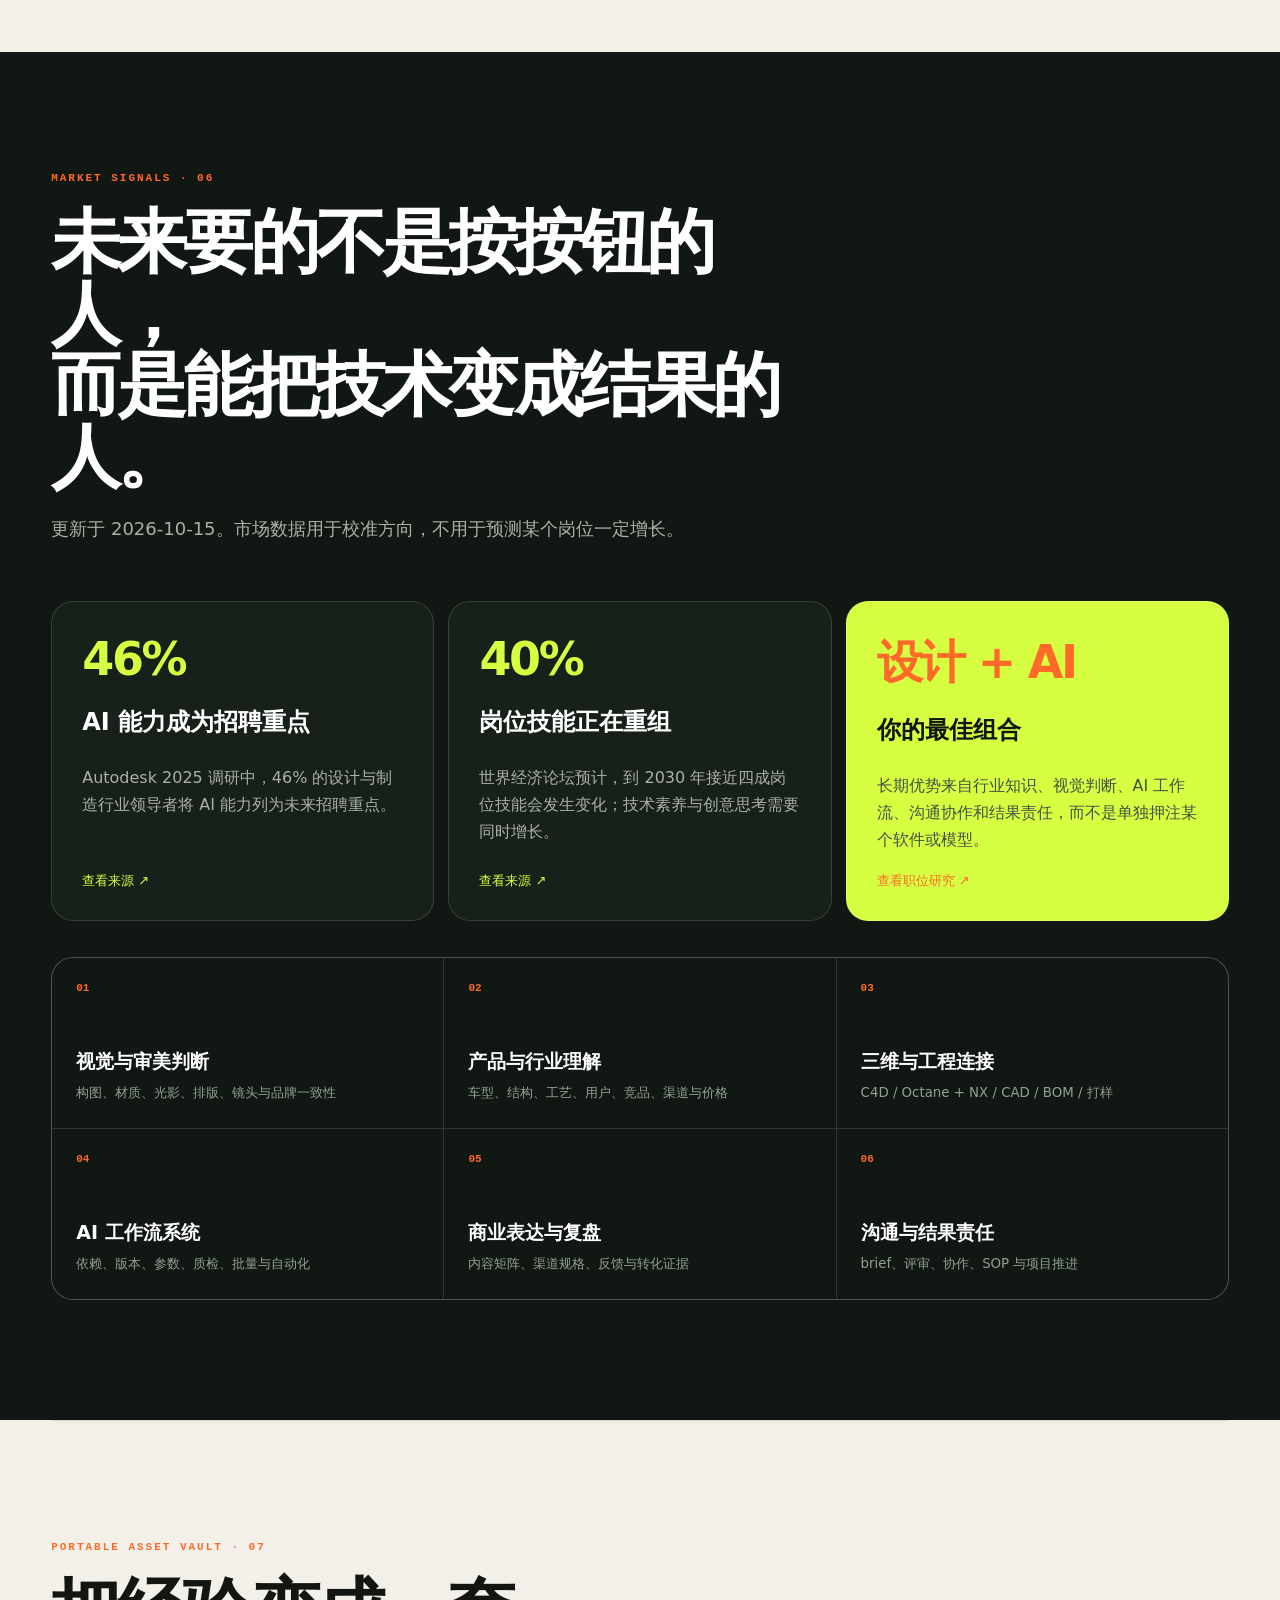
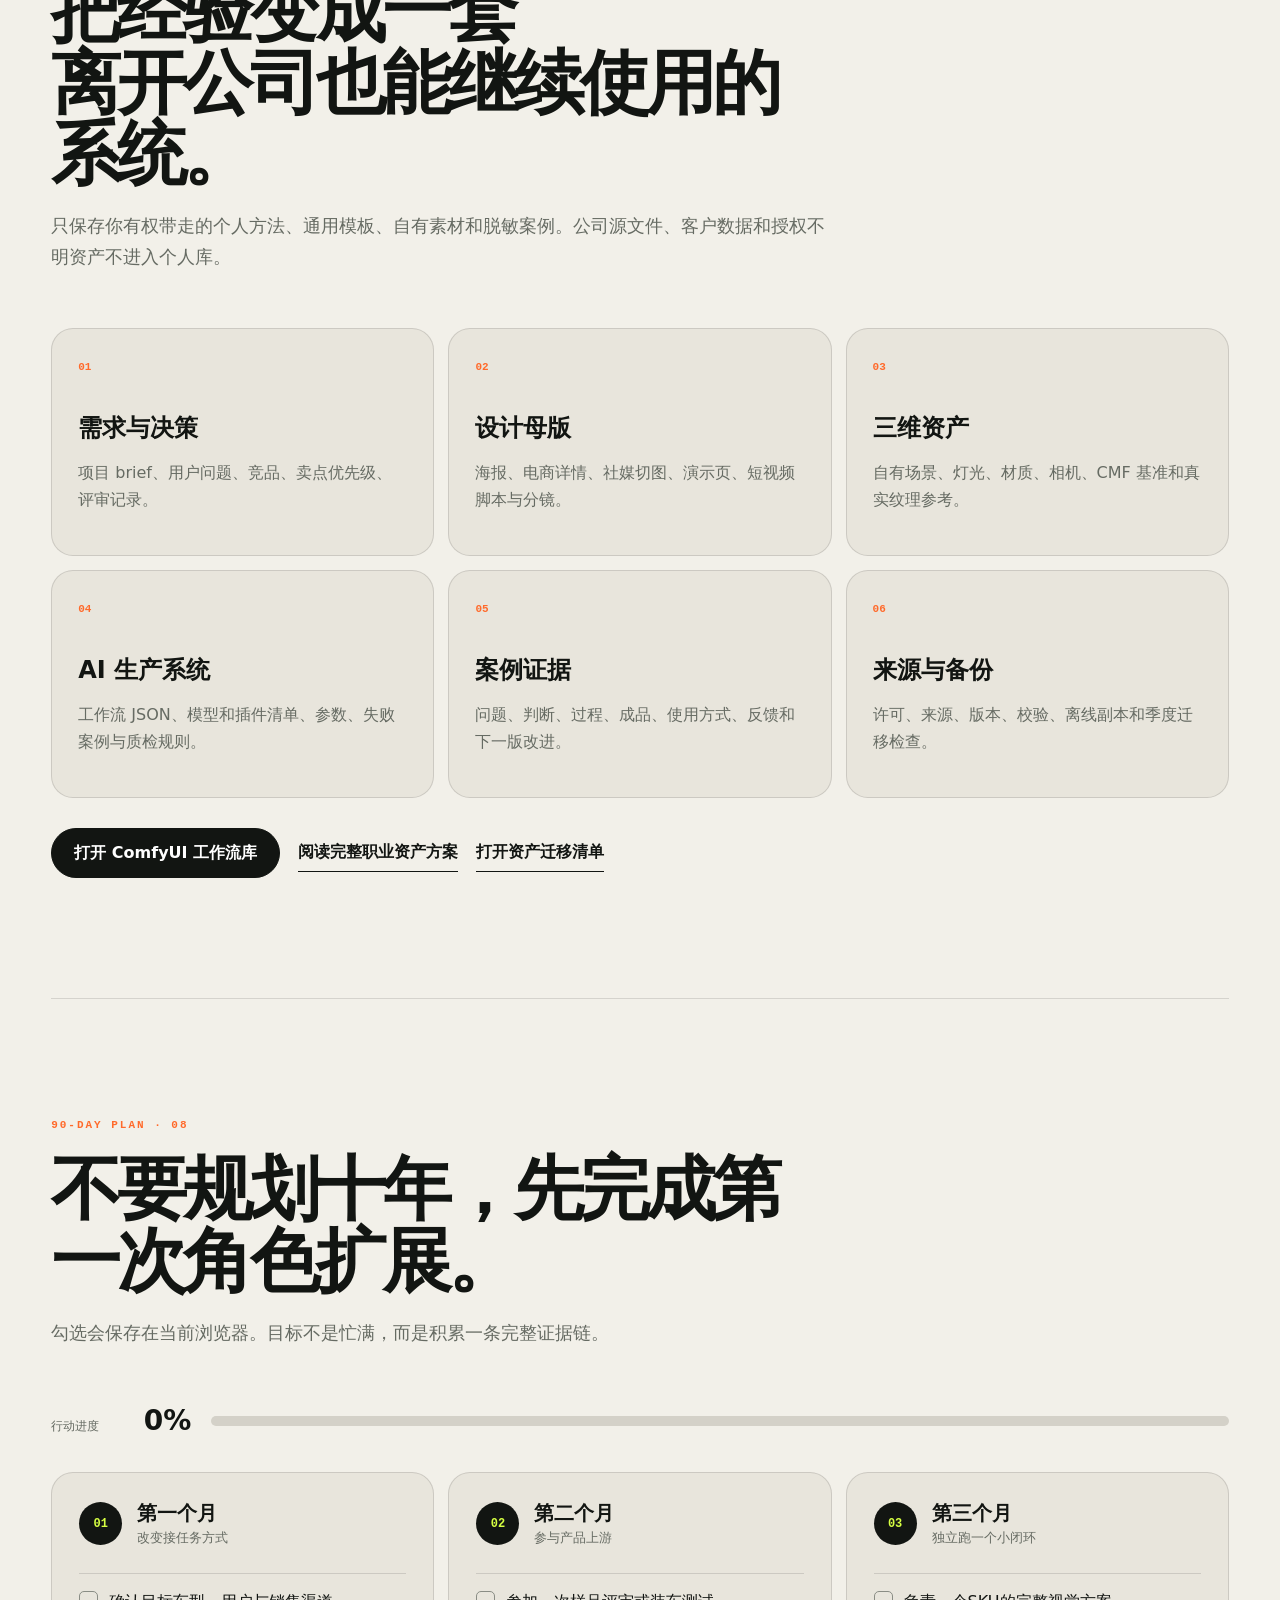
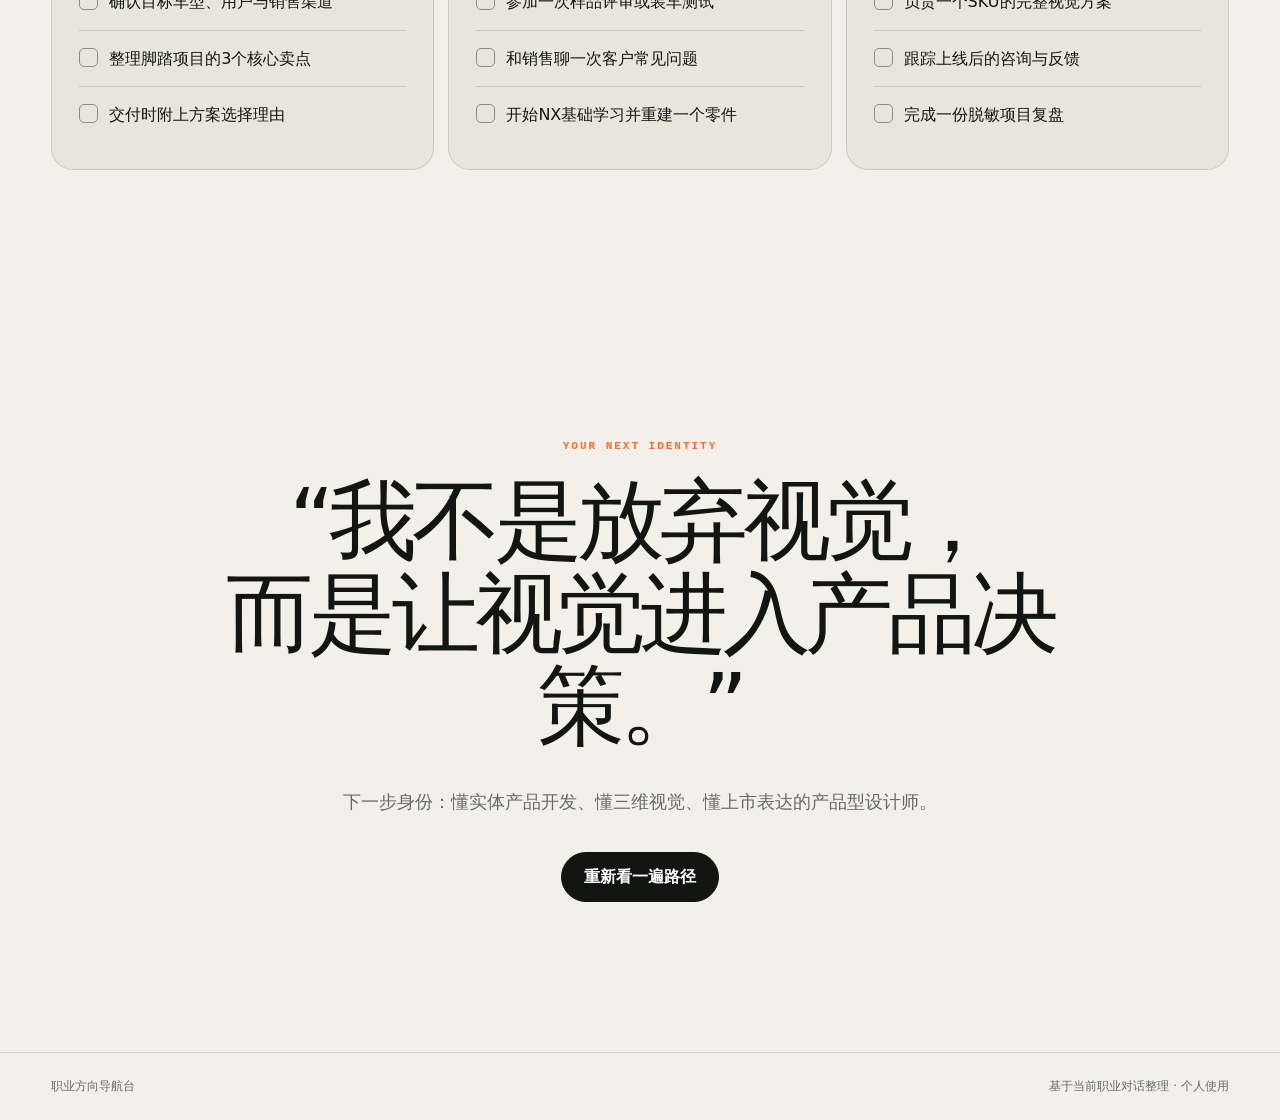
==== commit 16e9edf3: "Bust cache for updated career site assets" ====
--- a/index.html
+++ b/index.html
@@ -5,7 +5,7 @@
   <meta name="viewport" content="width=device-width, initial-scale=1" />
   <meta name="description" content="面向摩托车产品视觉设计师的职业方向导航台：保留心流，逐步获得产品判断与结果责任。" />
   <title>职业方向导航台</title>
-  <link rel="stylesheet" href="styles.css" />
+  <link rel="stylesheet" href="styles.css?v=20261015-2" />
 </head>
 <body>
   <div class="noise" aria-hidden="true"></div>
@@ -138,7 +138,7 @@
     <section class="closing section-shell reveal"><p class="eyebrow">YOUR NEXT IDENTITY</p><blockquote>“我不是放弃视觉，<br />而是让视觉进入产品决策。”</blockquote><p>下一步身份：懂实体产品开发、懂三维视觉、懂上市表达的产品型设计师。</p><a class="primary-btn" href="#top">重新看一遍路径</a></section>
   </main>
   <footer><span>职业方向导航台</span><span>基于当前职业对话整理 · 个人使用</span></footer>
-  <script src="app.js"></script>
+  <script src="app.js?v=20261015-2"></script>
 </body>
 </html>
 
--- a/styles.css
+++ b/styles.css
@@ -1,5 +1,7 @@
 :root{--ink:#121512;--paper:#f2f0e9;--muted:#666b63;--line:rgba(18,21,18,.13);--acid:#d6ff42;--orange:#ff6a2b;--dark:#111712;--radius:22px;font-family:Inter,"PingFang SC","Microsoft YaHei",system-ui,sans-serif}*{box-sizing:border-box}html{scroll-behavior:smooth}body{margin:0;background:var(--paper);color:var(--ink);overflow-x:hidden}button,a{font:inherit}button{color:inherit}a{color:inherit;text-decoration:none}.noise{position:fixed;inset:0;pointer-events:none;opacity:.16;z-index:20;background-image:url("data:image/svg+xml,%3Csvg viewBox='0 0 180 180' xmlns='http://www.w3.org/2000/svg'%3E%3Cfilter id='n'%3E%3CfeTurbulence type='fractalNoise' baseFrequency='.85' numOctaves='3' stitchTiles='stitch'/%3E%3C/filter%3E%3Crect width='100%25' height='100%25' filter='url(%23n)' opacity='.13'/%3E%3C/svg%3E")}.topbar{position:sticky;top:0;z-index:15;display:flex;align-items:center;gap:34px;padding:14px 3.5vw;background:rgba(242,240,233,.83);backdrop-filter:blur(18px);border-bottom:1px solid var(--line)}.brand{display:flex;align-items:center;gap:10px;font-weight:800;margin-right:auto}.brand-mark{display:grid;place-items:center;width:34px;height:34px;border-radius:50%;background:var(--ink);color:var(--acid);font-size:12px}nav{display:flex;gap:24px;font-size:13px;color:var(--muted)}nav a:hover{color:var(--ink)}.toggle{border:1px solid var(--line);border-radius:999px;background:transparent;padding:8px 13px;display:flex;gap:8px;align-items:center;cursor:pointer;font-size:12px}.toggle-dot{width:9px;height:9px;border-radius:50%;background:var(--orange);box-shadow:0 0 0 5px rgba(255,106,43,.12)}.section-shell{width:min(1180px,92vw);margin-inline:auto}.hero{min-height:88vh;display:grid;grid-template-columns:1.08fr .92fr;align-items:center;gap:5vw;padding-block:90px 70px}.eyebrow{font:700 11px/1.2 ui-monospace,SFMono-Regular,Consolas,monospace;letter-spacing:.18em;text-transform:uppercase;color:var(--orange);margin:0 0 22px}h1{font-size:clamp(50px,7.5vw,108px);line-height:.88;letter-spacing:-.07em;margin:0;max-width:760px}h1 span:first-of-type{color:var(--orange)}h1 span:last-of-type{position:relative;white-space:nowrap}h1 span:last-of-type:after{content:"";position:absolute;height:.16em;left:0;right:0;bottom:.02em;background:var(--acid);z-index:-1;transform:skewX(-12deg)}.hero-lead{font-size:clamp(17px,2vw,23px);line-height:1.65;max-width:650px;margin:34px 0;color:#454b44}.hero-actions{display:flex;gap:12px;align-items:center;flex-wrap:wrap}.primary-btn,.ghost-btn{display:inline-flex;align-items:center;justify-content:center;min-height:50px;padding:0 22px;border-radius:999px;border:1px solid var(--ink);font-weight:750;cursor:pointer;transition:.25s ease}.primary-btn{background:var(--ink);color:white}.primary-btn:hover{background:var(--orange);border-color:var(--orange);transform:translateY(-2px)}.ghost-btn{background:transparent}.ghost-btn:hover{background:white}.focus-callout{max-width:540px;margin-top:18px;padding:0 18px;border-left:3px solid var(--orange);font-size:14px;line-height:1.6;max-height:0;opacity:0;overflow:hidden;transition:.35s ease}.focus-callout.show{padding-block:12px;max-height:120px;opacity:1}.hero-visual{position:relative;aspect-ratio:1;display:grid;place-items:center}.core{width:45%;aspect-ratio:1;border-radius:50%;display:flex;flex-direction:column;align-items:center;justify-content:center;text-align:center;background:var(--ink);color:white;box-shadow:0 30px 80px rgba(18,21,18,.22);z-index:2}.core span{font-size:11px;color:var(--acid);letter-spacing:.15em}.core strong{font-size:clamp(24px,3vw,42px);margin:8px 0}.core small{color:#9da49c}.orbit{position:absolute;border:1px solid rgba(18,21,18,.22);border-radius:50%;animation:spin 18s linear infinite}.orbit-a{width:70%;height:70%}.orbit-b{width:96%;height:96%;animation-duration:28s;animation-direction:reverse;border-style:dashed}.satellite{position:absolute;background:white;border:1px solid var(--line);border-radius:999px;padding:11px 15px;font-size:13px;font-weight:700;box-shadow:0 12px 30px rgba(18,21,18,.09);z-index:3}.satellite b{color:var(--orange)}.sat-a{top:13%;right:2%}.sat-b{left:-2%;top:52%}.sat-c{bottom:11%;right:5%}@keyframes spin{to{transform:rotate(360deg)}}.block-section{padding-block:120px;border-top:1px solid var(--line)}.section-heading{max-width:780px;margin-bottom:56px}.section-heading h2{font-size:clamp(39px,5.5vw,72px);letter-spacing:-.055em;line-height:1.02;margin:0 0 20px}.section-heading>p:last-child{color:var(--muted);font-size:18px;line-height:1.7}.position-grid{display:grid;grid-template-columns:1fr 150px 1fr;align-items:center}.status-card{min-height:260px;border:1px solid var(--line);border-radius:var(--radius);padding:30px;background:#e8e5dc}.status-card.target{background:var(--ink);color:white}.status-index{font:700 11px ui-monospace,monospace;letter-spacing:.15em;color:var(--orange)}.status-card h3{font-size:34px;margin:22px 0 10px}.status-card p{color:var(--muted);line-height:1.6}.status-card.target p{color:#aab0a9}.status-card ul{list-style:none;padding:0;margin:28px 0 0;display:flex;gap:8px;flex-wrap:wrap}.status-card li{padding:8px 10px;border:1px solid currentColor;border-radius:999px;font-size:12px;opacity:.75}.bridge{display:flex;align-items:center;gap:7px;font-size:10px;text-align:center;color:var(--muted)}.bridge span{height:1px;flex:1;background:var(--line)}.work-ratio{margin-top:70px;padding:30px;border:1px solid var(--line);border-radius:var(--radius);display:grid;grid-template-columns:.8fr 1.2fr;gap:45px;background:rgba(255,255,255,.35)}.ratio-copy span,.route-verdict>span{font-size:12px;color:var(--muted)}.ratio-copy strong{display:block;font-size:34px;margin:12px 0}.ratio-copy p{line-height:1.6;color:var(--muted)}.ratio-bars{display:flex;flex-direction:column;gap:9px;justify-content:center}.ratio{width:var(--w);min-width:140px;border:0;background:#d2cfc6;border-radius:12px;padding:12px 14px;display:flex;justify-content:space-between;cursor:pointer;transition:.3s ease}.ratio:hover,.ratio.active{background:var(--acid);transform:translateX(7px)}.route-layout{display:grid;grid-template-columns:340px 1fr;gap:16px}.route-tabs{display:flex;flex-direction:column;gap:8px}.route-tab{display:flex;align-items:center;gap:15px;text-align:left;border:1px solid var(--line);background:transparent;border-radius:14px;padding:18px;cursor:pointer;font-weight:750;transition:.25s}.route-tab span{font:700 11px ui-monospace,monospace;color:var(--orange)}.route-tab:hover,.route-tab.active{background:var(--ink);color:white;transform:translateX(5px)}.route-panel{min-height:470px;background:#e7e4db;border-radius:var(--radius);padding:38px;display:grid;grid-template-columns:1.1fr .9fr;gap:35px}.route-panel h3{font-size:40px;letter-spacing:-.04em;margin:0 0 12px}.route-panel .route-answer{font-size:19px;color:var(--muted);line-height:1.55}.route-panel ul{padding:0;list-style:none;display:grid;gap:10px;margin:28px 0}.route-panel li{display:flex;gap:10px;align-items:flex-start}.route-panel li:before{content:"↗";color:var(--orange)}.score-stack{display:flex;flex-direction:column;gap:17px;justify-content:center}.score-line{display:grid;grid-template-columns:80px 1fr 32px;gap:12px;align-items:center;font-size:12px}.score-track{height:8px;background:#cbc7bc;border-radius:99px;overflow:hidden}.score-track i{display:block;height:100%;background:var(--orange);border-radius:inherit;transform-origin:left;animation:grow .65s ease both}@keyframes grow{from{transform:scaleX(0)}}.route-verdict{margin-top:16px;border:1px solid var(--line);border-radius:var(--radius);padding:28px}.verdict-flow{display:flex;align-items:center;gap:12px;flex-wrap:wrap;margin-top:16px}.verdict-flow b{background:var(--acid);padding:10px 14px;border-radius:999px}.verdict-flow i{font-style:normal;color:var(--orange);font-size:24px}.project-section{padding-block:120px;background:var(--dark);color:white}.section-heading.light>p:last-child{color:#aab0a9}.project-console{border:1px solid rgba(255,255,255,.14);border-radius:28px;overflow:hidden;background:#172019}.project-rail{display:grid;grid-template-columns:repeat(5,1fr);border-bottom:1px solid rgba(255,255,255,.12)}.project-step{border:0;border-right:1px solid rgba(255,255,255,.1);background:transparent;color:white;text-align:left;padding:22px;cursor:pointer;transition:.25s}.project-step:last-child{border-right:0}.project-step span{font:700 11px ui-monospace,monospace;color:var(--acid)}.project-step b{display:block;font-size:17px;margin:15px 0 4px}.project-step small{color:#819087}.project-step:hover,.project-step.active{background:var(--acid);color:var(--ink)}.project-step.active span,.project-step:hover span{color:var(--orange)}.project-step.active small,.project-step:hover small{color:#4d554e}.project-detail{min-height:390px;padding:48px;display:grid;grid-template-columns:.8fr 1.2fr;gap:60px}.project-detail h3{font-size:48px;letter-spacing:-.05em;margin:0 0 15px}.project-detail .question{font-size:19px;color:var(--acid);line-height:1.5}.project-detail h4{margin:0 0 16px;color:#9ca99f;font-size:12px;letter-spacing:.15em}.project-detail ul{list-style:none;margin:0;padding:0;display:grid;grid-template-columns:1fr 1fr;gap:10px}.project-detail li{padding:14px;border:1px solid rgba(255,255,255,.12);border-radius:12px;color:#d4dbd5}.project-detail .speak{grid-column:1/-1;margin-top:18px;border-left:3px solid var(--orange);padding:15px 18px;background:rgba(255,255,255,.05);line-height:1.7;color:#c5cec7}.capability-map{display:grid;grid-template-columns:repeat(4,1fr);gap:10px;align-items:stretch}.cap-layer{border:1px solid var(--line);border-radius:18px;padding:26px;min-height:210px;display:flex;flex-direction:column;justify-content:flex-end;transition:.3s;background:#e5e2d9}.cap-layer:hover{transform:translateY(-8px);background:white}.cap-layer span{font:700 11px ui-monospace,monospace;color:var(--orange);margin-bottom:auto}.cap-layer b{font-size:25px}.cap-layer small{margin-top:12px;line-height:1.6;color:var(--muted)}.core-layer{background:var(--ink);color:white}.core-layer small{color:#a3aaa3}.progress-wrap{display:grid;grid-template-columns:140px 1fr;gap:20px;align-items:center;margin-bottom:35px}.progress-copy{display:flex;justify-content:space-between;align-items:baseline}.progress-copy span{font-size:12px;color:var(--muted)}.progress-copy strong{font-size:28px}.progress-track{height:10px;background:#d4d1c8;border-radius:99px;overflow:hidden}.progress-track i{display:block;width:0;height:100%;background:linear-gradient(90deg,var(--orange),var(--acid));border-radius:inherit;transition:.4s ease}.plan-grid{display:grid;grid-template-columns:repeat(3,1fr);gap:14px}.month-card{border:1px solid var(--line);border-radius:var(--radius);padding:27px;background:#e8e5dc}.month-head{display:flex;gap:15px;align-items:center;margin-bottom:26px}.month-head>span{display:grid;place-items:center;width:43px;height:43px;border-radius:50%;background:var(--ink);color:var(--acid);font:700 12px ui-monospace,monospace}.month-head b{display:block;font-size:20px}.month-head small{color:var(--muted)}.month-card label{display:flex;gap:11px;align-items:flex-start;border-top:1px solid var(--line);padding:16px 0;cursor:pointer;line-height:1.45}.month-card input{appearance:none;width:19px;height:19px;border:1px solid #8a8d85;border-radius:5px;flex:0 0 auto;margin:1px 0 0;display:grid;place-items:center}.month-card input:checked{background:var(--orange);border-color:var(--orange)}.month-card input:checked:after{content:"✓";color:white;font-size:13px}.month-card label:has(input:checked) span{text-decoration:line-through;color:#858981}.closing{text-align:center;padding-block:150px}.closing blockquote{font-size:clamp(42px,7vw,88px);line-height:1.05;letter-spacing:-.06em;margin:0 auto 35px;max-width:950px}.closing>p:not(.eyebrow){color:var(--muted);font-size:18px;max-width:660px;margin:0 auto 35px;line-height:1.65}footer{border-top:1px solid var(--line);padding:25px 4vw;display:flex;justify-content:space-between;color:var(--muted);font-size:12px}.reveal{opacity:0;transform:translateY(24px);transition:opacity .7s ease,transform .7s ease}.reveal.in{opacity:1;transform:none}body:not(.deep-mode) .deep-copy{display:none}
-@media(max-width:900px){nav{display:none}.hero{grid-template-columns:1fr;min-height:auto}.hero-visual{max-width:560px;width:100%;margin-inline:auto}.position-grid{grid-template-columns:1fr}.bridge{padding:25px}.work-ratio,.route-layout,.project-detail{grid-template-columns:1fr}.route-tabs{display:grid;grid-template-columns:1fr 1fr}.project-rail{grid-template-columns:1fr}.project-step{border-right:0;border-bottom:1px solid rgba(255,255,255,.1);display:grid;grid-template-columns:35px 1fr 1fr;align-items:center}.project-step b{margin:0}.capability-map,.plan-grid{grid-template-columns:1fr 1fr}.project-detail ul{grid-template-columns:1fr}}
-@media(max-width:620px){.topbar{padding-inline:4vw}.brand>span:last-child{display:none}.toggle{margin-left:auto}.hero{padding-top:60px}.hero-actions>*{width:100%}.block-section,.project-section{padding-block:85px}.route-tabs,.capability-map,.plan-grid{grid-template-columns:1fr}.route-panel{padding:26px;grid-template-columns:1fr}.project-detail{padding:28px}.project-detail h3{font-size:38px}.work-ratio{padding:22px}.ratio{min-width:110px}.progress-wrap{grid-template-columns:1fr}footer{flex-direction:column;gap:8px}.satellite{font-size:11px;padding:8px 10px}}
+.market-section{padding-block:120px;background:var(--dark);color:white}.signal-grid{display:grid;grid-template-columns:repeat(3,1fr);gap:14px}.signal-card{min-height:320px;border:1px solid rgba(255,255,255,.14);border-radius:var(--radius);padding:30px;background:#172019;display:flex;flex-direction:column}.signal-card strong{font-size:46px;letter-spacing:-.05em;color:var(--acid)}.signal-card h3{font-size:24px;margin:20px 0 10px}.signal-card p{color:#aab0a9;line-height:1.7}.signal-card a{margin-top:auto;color:var(--acid);font-size:13px}.signal-card.accent{background:var(--acid);color:var(--ink)}.signal-card.accent strong,.signal-card.accent a{color:var(--orange)}.signal-card.accent p{color:#465046}.moat-grid{display:grid;grid-template-columns:repeat(3,1fr);gap:1px;margin-top:36px;background:rgba(255,255,255,.14);border:1px solid rgba(255,255,255,.14);border-radius:var(--radius);overflow:hidden}.moat-grid>div{min-height:170px;padding:24px;background:var(--dark);display:flex;flex-direction:column}.moat-grid span,.asset-card span{font:700 11px ui-monospace,monospace;color:var(--orange)}.moat-grid b{font-size:19px;margin:auto 0 8px}.moat-grid small{color:#91a096;line-height:1.55}.asset-grid{display:grid;grid-template-columns:repeat(3,1fr);gap:14px}.asset-card{min-height:205px;border:1px solid var(--line);border-radius:var(--radius);padding:26px;background:#e8e5dc;transition:.25s}.asset-card:hover{transform:translateY(-6px);background:white}.asset-card h3{font-size:24px;margin:38px 0 10px}.asset-card p{color:var(--muted);line-height:1.65}.asset-actions{display:flex;align-items:center;gap:18px;flex-wrap:wrap;margin-top:30px}.ghost-link{font-weight:750;border-bottom:1px solid var(--ink);padding:8px 0}.ghost-link:hover{color:var(--orange);border-color:var(--orange)}
+
+@media(max-width:900px){nav{display:none}.hero{grid-template-columns:1fr;min-height:auto}.hero-visual{max-width:560px;width:100%;margin-inline:auto}.position-grid{grid-template-columns:1fr}.bridge{padding:25px}.work-ratio,.route-layout,.project-detail{grid-template-columns:1fr}.route-tabs{display:grid;grid-template-columns:1fr 1fr}.project-rail{grid-template-columns:1fr}.project-step{border-right:0;border-bottom:1px solid rgba(255,255,255,.1);display:grid;grid-template-columns:35px 1fr 1fr;align-items:center}.project-step b{margin:0}.capability-map,.plan-grid,.signal-grid,.asset-grid,.moat-grid{grid-template-columns:1fr 1fr}.project-detail ul{grid-template-columns:1fr}}
+@media(max-width:620px){.topbar{padding-inline:4vw}.brand>span:last-child{display:none}.toggle{margin-left:auto}.hero{padding-top:60px}.hero-actions>*{width:100%}.block-section,.project-section{padding-block:85px}.route-tabs,.capability-map,.plan-grid,.signal-grid,.asset-grid,.moat-grid{grid-template-columns:1fr}.route-panel{padding:26px;grid-template-columns:1fr}.project-detail{padding:28px}.project-detail h3{font-size:38px}.work-ratio{padding:22px}.ratio{min-width:110px}.progress-wrap{grid-template-columns:1fr}footer{flex-direction:column;gap:8px}.satellite{font-size:11px;padding:8px 10px}}
 @media(prefers-reduced-motion:reduce){*{scroll-behavior:auto!important;animation:none!important;transition:none!important}.reveal{opacity:1;transform:none}}
 
